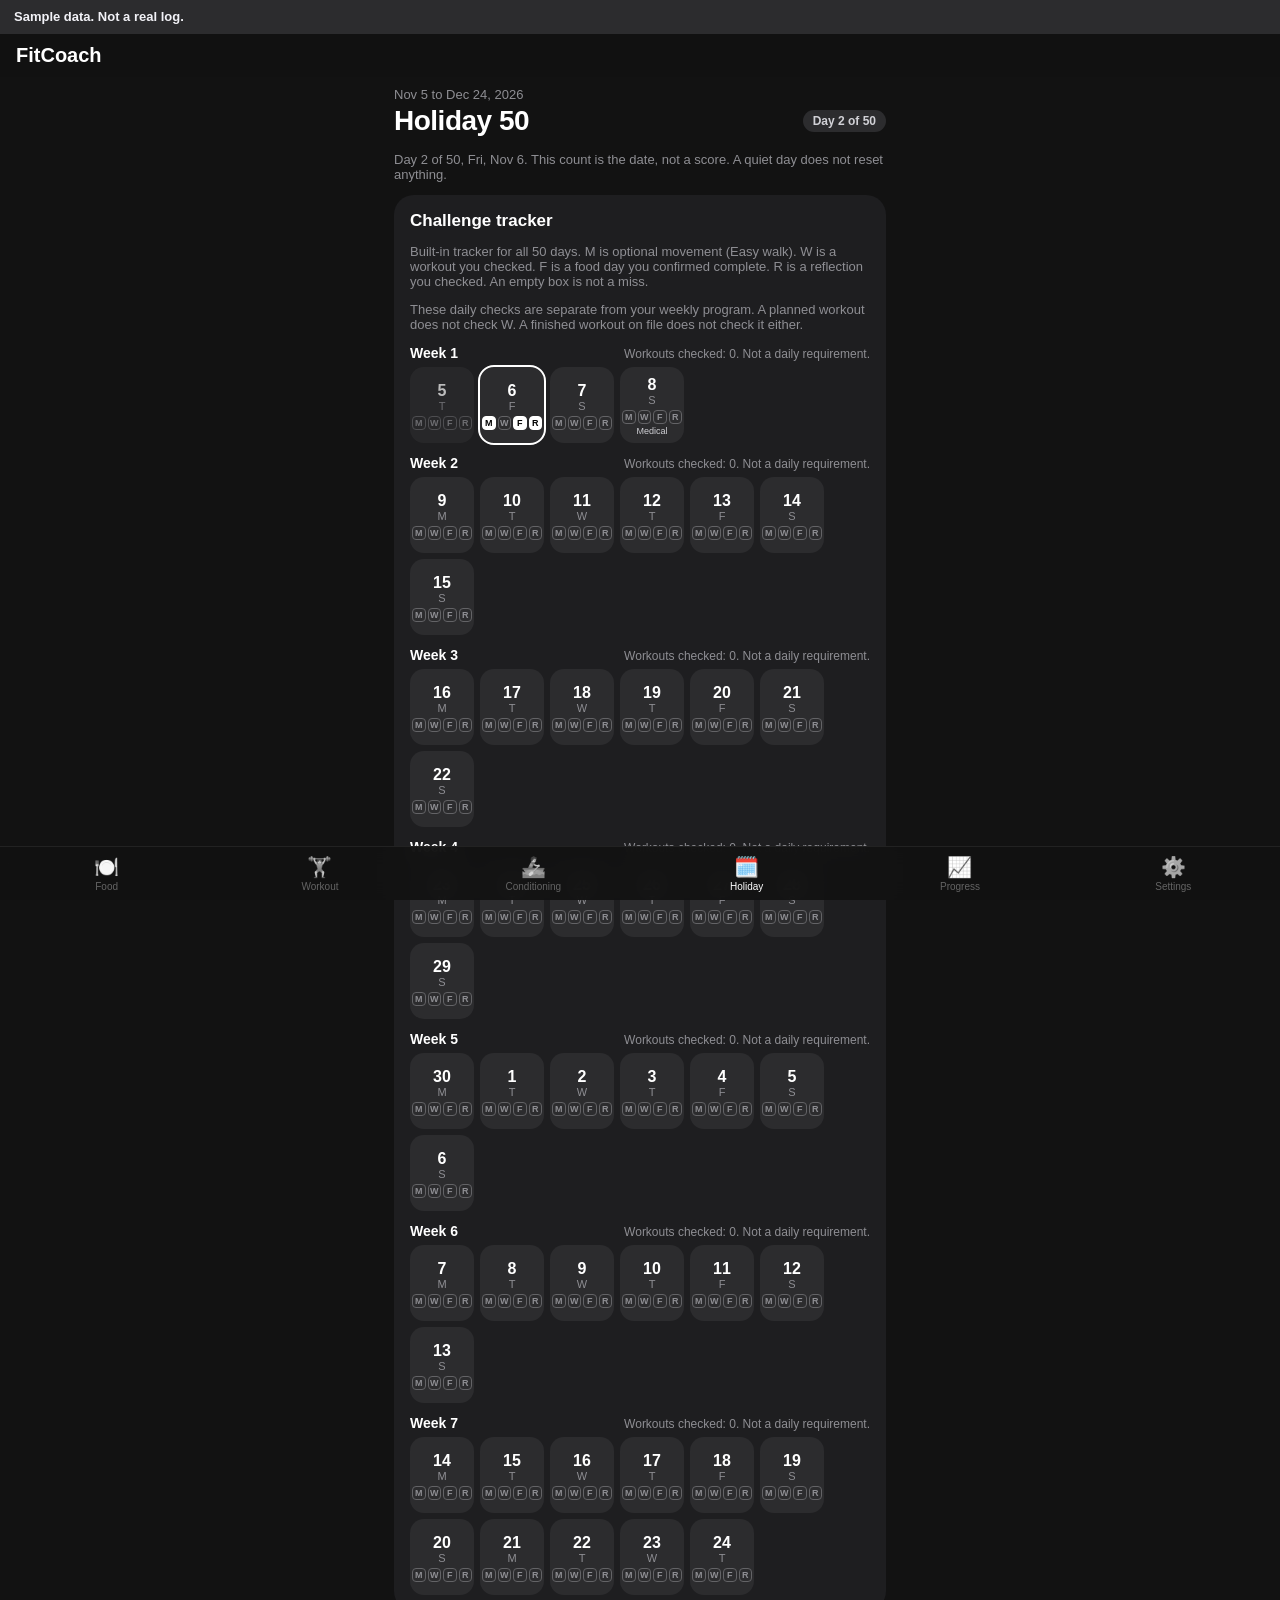
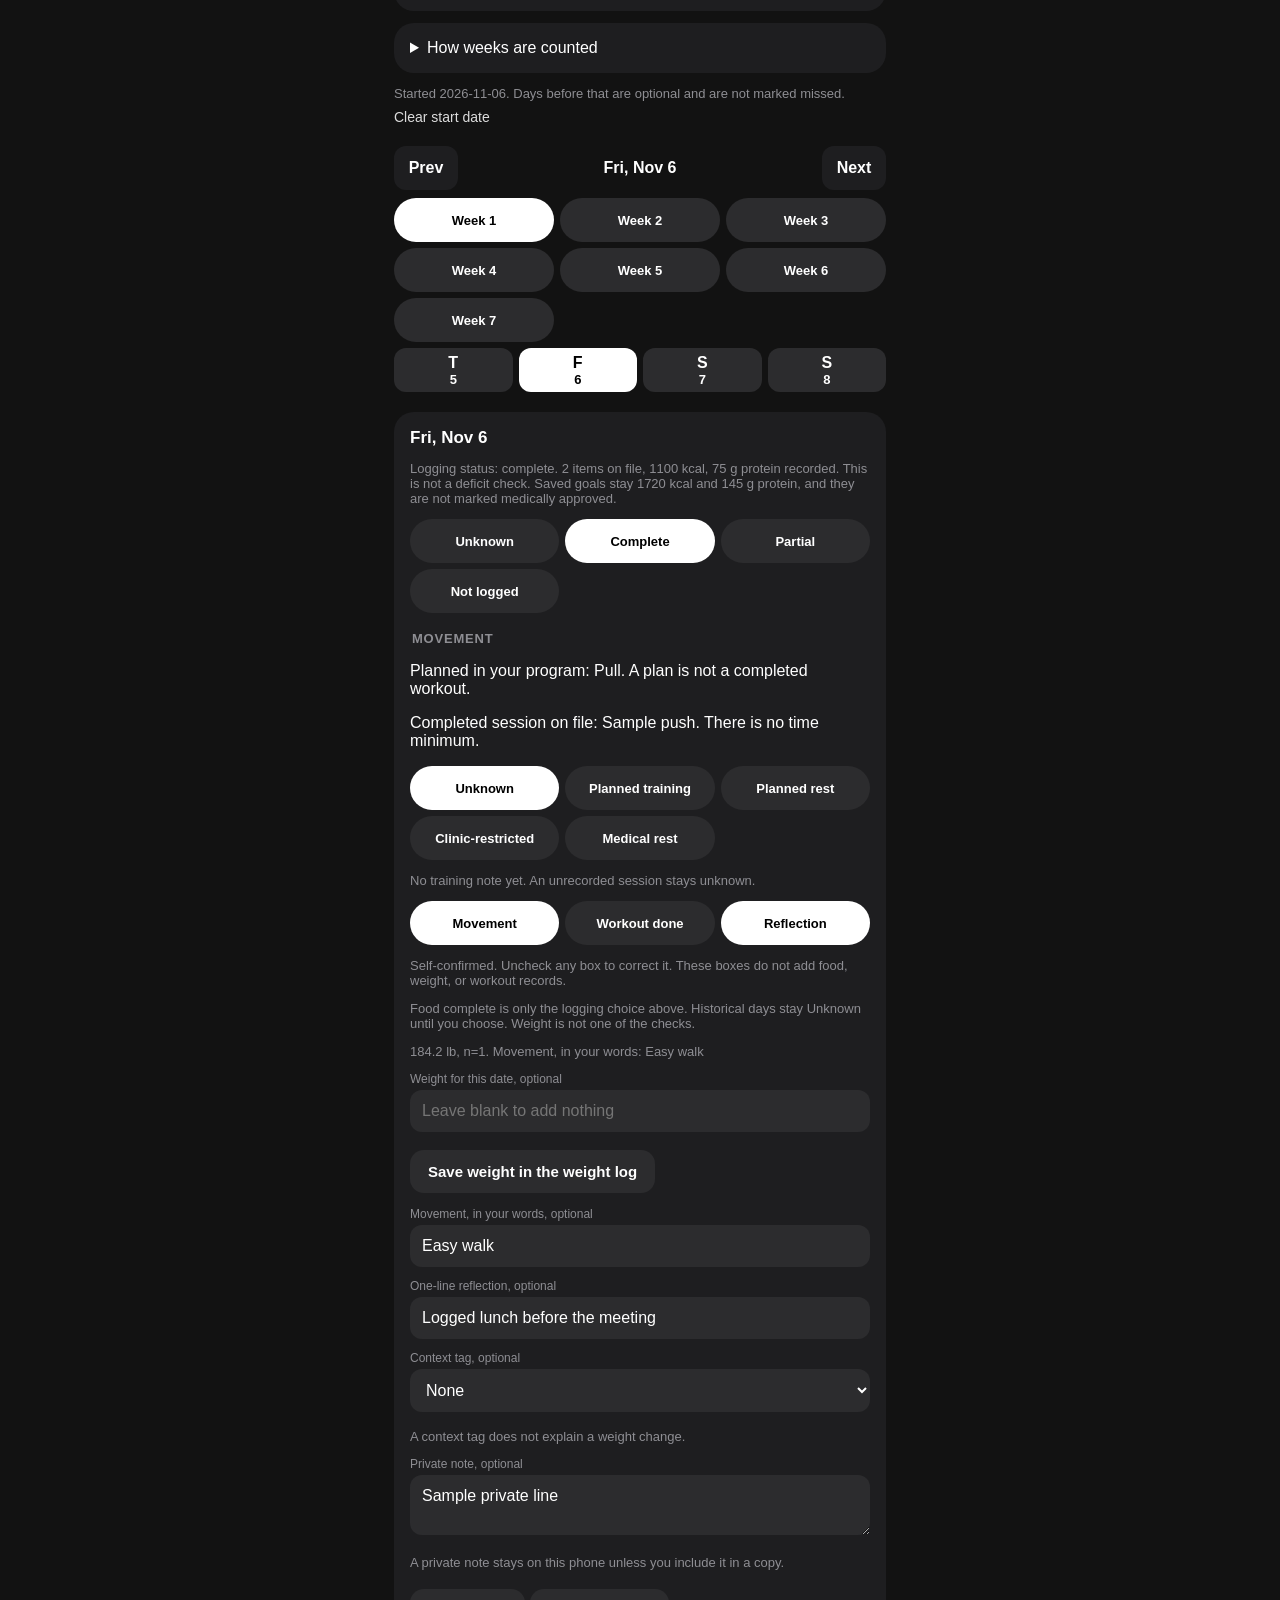
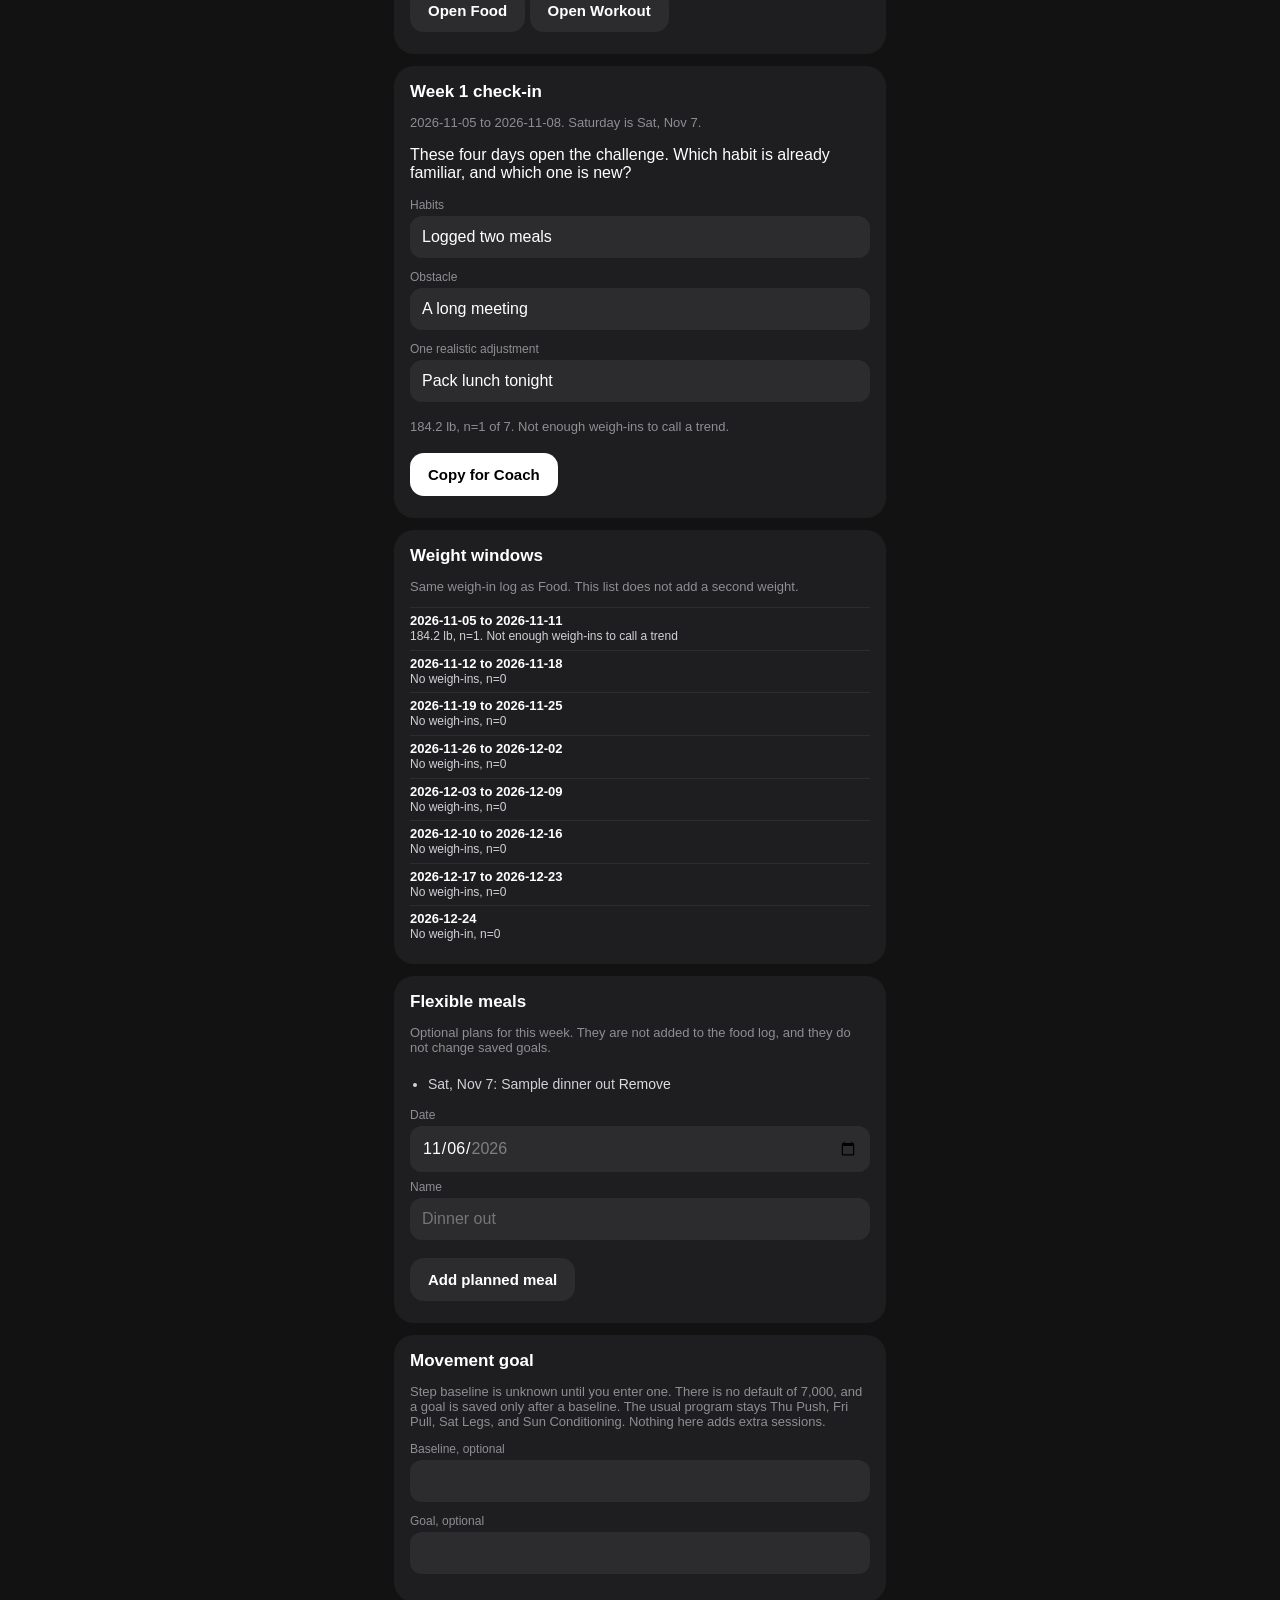
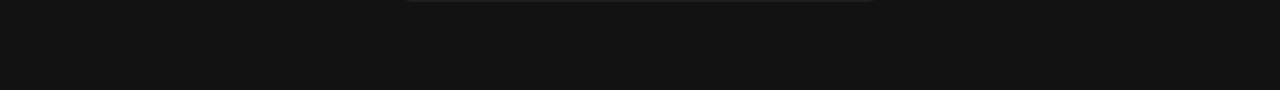
==== test/holiday-harness.html @ c60e16db "Replace the calendar import with a built-in 50-day tracker (v41). Checks for movement, a finished wo" ====
<!doctype html>
<html lang="en">
<head>
<meta charset="utf-8">
<meta name="viewport" content="width=device-width,initial-scale=1,viewport-fit=cover">
<title>FitCoach holiday preview</title>
<link rel="stylesheet" href="../style.css?v=41">
<style>
 #sample{margin:0;padding:8px 14px;background:#2c2c2e;color:#f2f2f7;font:600 13px/1.4 -apple-system,sans-serif}
</style>
<script>
(function(){
  var mem=new Map();
  var fake={
    getItem:function(k){return mem.has(k)?mem.get(k):null},
    setItem:function(k,v){mem.set(String(k),String(v))},
    removeItem:function(k){mem.delete(k)},
    clear:function(){mem.clear()},
    key:function(i){return Array.from(mem.keys())[i]||null},
    get length(){return mem.size}
  };
  window.__holidayShim=false;
  try{Object.defineProperty(window,'localStorage',{configurable:true,get:function(){return fake}});window.__holidayShim=true}catch(e){}
  try{window.indexedDB={open:function(){var r={};setTimeout(function(){if(r.onerror)r.onerror(new Event('error'))},0);return r},deleteDatabase:function(){return {}}}}catch(e){}
})();
</script>
</head>
<body>
<p id="sample">Sample data. Not a real log.</p>
<header>FitCoach</header>
<main><section id="food" class="tab"></section><section id="workout" class="tab" hidden></section><section id="cond" class="tab" hidden></section><section id="holiday" class="tab" hidden></section><section id="progress" class="tab" hidden></section><section id="settings" class="tab" hidden></section></main>
<nav><button data-t="food">🍽️<span>Food</span></button><button data-t="workout">🏋️<span>Workout</span></button><button data-t="cond">🚣<span>Conditioning</span></button><button data-t="holiday">🗓️<span>Holiday</span></button><button data-t="progress">📈<span>Progress</span></button><button data-t="settings">⚙️<span>Settings</span></button></nav>
<div id="kp" hidden></div><div id="modal" hidden></div>
<script>
(function(){
  if(!window.__holidayShim){document.body.innerHTML='<p style="color:#fff;padding:24px">This preview did not start, so it will not touch saved FitCoach data.</p>';return}
  var files=['data.js','body.js','cond.js','goals.js','meals.js','slots.js','edit.js','trends.js','holiday.js','app.js','scan.js'];
  var i=0;
  function next(){
    if(i>=files.length){seed();return}
    var s=document.createElement('script');
    s.src='../'+files[i]+'?v=41';
    s.onload=function(){i++;next()};
    s.onerror=function(){document.body.insertAdjacentHTML('beforeend','<p style="color:#ffb340;padding:16px">Could not load '+files[i]+'</p>')};
    document.body.appendChild(s);
  }
  function seed(){
    var logBefore=JSON.stringify(S.log);
    S.settings.kcal=1720;
    S.settings.p=145;
    S.log={'2026-11-06':[
      {name:'Sample oats',slot:'b',kcal:420,p:30,c:40,f:8,g:100,mealAt:'08:00'},
      {name:'Sample rice bowl',slot:'l',kcal:680,p:45,c:70,f:12,g:100,mealAt:'12:30'}
    ]};
    S.logStatus={'2026-11-06':'complete'};
    S.weights=[{d:'2026-11-06',w:184.2}];
    S.sessions=[{date:'2026-11-06',day:'Sample push',sets:[{ex:'Sample press',w:40,r:8}]}];
    S.meso={program:1,schedule:['Rest','Rest','Rest','Push','Pull','Legs','Cond'],plan:[],week:0,day:0};
    S.myPlan={name:'Sample plan',schedule:S.meso.schedule,days:[]};
    S.holiday50={v:1,enrolled:'2026-11-06',moveLabel:'Easy walk',days:{
      '2026-11-05':{note:'Optional note from before the start'},
      '2026-11-06':{note:'Logged lunch before the meeting',privateNote:'Sample private line',checks:{move:1,reflect:1},confirmed:'self'},
      '2026-11-08':{train:'medical'}
    },weeks:{1:{habits:'Logged two meals',obstacle:'A long meeting',adjust:'Pack lunch tonight'}},flex:[{id:'f1',date:'2026-11-07',label:'Sample dinner out'}],steps:{}};
    if(JSON.stringify(S.log)==='{}')throw new Error('seed lost the food log');
    h50Sel='2026-11-06';
    show('holiday');
    var text=document.getElementById('holiday').innerText;
    if(!text.includes('Day 2 of 50'))throw new Error('day count');
    if(!text.includes('Planned in your program: Pull'))throw new Error('plan label');
    if(!text.includes('Sample push'))throw new Error('session on file');
    if(!text.includes('not a completed workout'))throw new Error('plan copy');
    if(!text.includes('Challenge tracker'))throw new Error('tracker missing');
    if(document.querySelectorAll('#h50grid [data-day]').length!==50)throw new Error('grid count');
    if(/google|oauth|client ID|Import calendar/i.test(text))throw new Error('calendar sync copy leaked');
    if(text.includes('<')&&text.includes('onerror'))throw new Error('markup leaked');
    if(logBefore&&logBefore!=='{}'&&!S.log['2026-11-06'])throw new Error('food replaced');
    document.documentElement.dataset.ready='1';
  }
  next();
})();
</script>
</body>
</html>
---- style.css ----
:root{--bg:#121212;--c1:#1E1E20;--c2:#2C2C2E;--c3:#3A3A3C;--t:#fff;--m:#8E8E93;--m2:#636366}
*{box-sizing:border-box;-webkit-tap-highlight-color:transparent}
body{margin:0;font-family:-apple-system,BlinkMacSystemFont,"SF Pro Text","Segoe UI",Roboto,Helvetica,Arial,sans-serif;background:var(--bg);color:var(--t);padding-bottom:calc(76px + env(safe-area-inset-bottom))}
header{position:sticky;top:0;z-index:5;padding:calc(10px + env(safe-area-inset-top)) 16px 10px;font-weight:800;font-size:20px;background:#121212f0;backdrop-filter:blur(10px)}
main{max-width:520px;margin:0 auto;padding:0 14px}
section.tab{scroll-margin-top:calc(56px + env(safe-area-inset-top))}
.card{background:var(--c1);border-radius:20px;padding:16px;margin:12px 0}
.card.flat{padding:4px 14px}
h2{margin:2px 0;font-size:28px;font-weight:800;letter-spacing:-.5px}h3{margin:0 0 8px;font-size:17px}
h4{margin:18px 2px 8px;font-size:13px;color:var(--m);text-transform:uppercase;letter-spacing:.06em;font-weight:600}
.muted{color:var(--m);font-size:13px}.center{text-align:center;display:block;margin:10px auto}.grow{flex:1;min-width:0}.warn{color:#ff9f0a!important}.big{font-size:40px;font-weight:800}
input,select{width:100%;background:var(--c2);border:0;color:var(--t);border-radius:12px;padding:12px;font-size:16px;margin:4px 0;font-family:inherit}
input:focus,select:focus{outline:1.5px solid #fff}
label{display:block;font-size:12px;color:var(--m);margin:8px 0}
.btn{background:#fff;color:#000;border:0;border-radius:14px;padding:13px 18px;font-weight:700;font-size:15px;margin:6px 0;display:inline-block;cursor:pointer;font-family:inherit}
.btn.sec{background:var(--c2);color:#fff}.btn.danger{background:#3a1414;color:#ff6961}.btn.wide{width:100%;padding:16px;font-size:16px;border-radius:16px}.btn.sm{padding:8px 14px;font-size:14px;margin:0;border-radius:12px}
.link{background:none;border:0;color:#fff;opacity:.85;font-size:14px;padding:8px 0;cursor:pointer;font-family:inherit}
.inl{display:flex;gap:8px;align-items:center}.inl input{flex:1}
.rings{display:grid;grid-template-columns:repeat(4,1fr);gap:4px;text-align:center}
.ring{position:relative}.ring svg{width:100%;max-width:80px}.ring circle{fill:none;stroke-width:7;stroke-linecap:round}.ring .bg{stroke:var(--c2)}
.ring .rv{position:absolute;top:0;left:0;right:0;height:calc(100% - 18px);display:flex;flex-direction:column;justify-content:center;font-size:14px}.ring small{font-size:9px;color:var(--m)}.ring span{font-size:11px;color:var(--m)}
.datebar{display:flex;justify-content:space-between;align-items:center;margin-top:4px}.datebar button{background:var(--c1);border:0;color:#fff;font-size:22px;width:40px;height:36px;border-radius:12px}
.row{display:flex;justify-content:space-between;align-items:center;gap:8px;padding:10px 2px;border-bottom:1px solid var(--c2)}.row:last-child{border:0}.row small{display:block;color:var(--m);font-size:12px}
.row.tap{cursor:pointer}.rt{font-weight:700;white-space:nowrap}.x{background:none;border:0;color:var(--m2);margin-left:8px;font-size:14px}
.chips{display:flex;flex-wrap:wrap;gap:6px;margin:4px 0 8px}.chip{background:var(--c2);border:1.5px solid transparent;color:#fff;border-radius:999px;padding:8px 13px;font-size:13px;font-family:inherit}.chip.on{background:#fff;color:#000;font-weight:700}
.grid4{display:grid;grid-template-columns:repeat(4,1fr);gap:6px}
nav{position:fixed;bottom:0;left:0;right:0;display:flex;background:#121212f2;border-top:1px solid #222;padding-bottom:env(safe-area-inset-bottom);backdrop-filter:blur(10px);z-index:9}
nav button{flex:1;background:none;border:0;color:var(--m2);font-size:20px;padding:8px 0;display:flex;flex-direction:column;align-items:center;gap:2px;filter:grayscale(1)}nav button span{font-size:11px}nav button.on{color:#fff;filter:none}
#modal{position:fixed;inset:0;background:#000b;z-index:30;display:flex;align-items:flex-end}#modal[hidden]{display:none}
.sheet{background:var(--c1);width:100%;max-height:85vh;overflow:auto;border-radius:24px 24px 0 0;padding:20px 16px calc(16px + env(safe-area-inset-bottom))}
.pill,.mtag{display:inline-block;background:var(--c2);color:#d1d1d6;border-radius:999px;padding:3px 10px;font-size:11px;font-weight:600;text-transform:capitalize}
.weeks{display:flex;gap:4px;margin:10px 0}.weeks span{flex:1;text-align:center;font-size:11px;padding:6px 0;border-radius:10px;background:var(--c1);color:var(--m2)}.weeks .done{background:var(--c2);color:#d1d1d6}.weeks .cur{background:#fff;color:#000;font-weight:700}
.ovh{margin-top:8px}.ovt{display:flex;justify-content:space-between;align-items:center;gap:8px}.ovt select{width:auto;font-size:14px;padding:8px 10px}
.meta{display:flex;flex-wrap:wrap;gap:6px;margin-top:8px}.meta span{background:var(--c1);border-radius:999px;padding:6px 11px;font-size:12px;color:#d1d1d6}
.mgrid{display:grid;grid-template-columns:1fr 1fr;gap:8px}.mcard{background:var(--c1);border-radius:16px;padding:12px 14px}.mcard b{text-transform:capitalize;font-size:15px}.mcard small{display:block;color:var(--m);font-size:12px;margin-top:3px}
.exrow{display:flex;align-items:center;gap:12px;padding:10px 0;border-bottom:1px solid var(--c2)}.exrow:last-child{border:0}.exrow small{display:block;color:var(--m);font-size:12px;margin:2px 0 4px}
.th{position:relative;flex:none;width:56px;height:56px;border-radius:14px;overflow:hidden;background:var(--c2);display:flex;align-items:center;justify-content:center;color:var(--m);font-weight:800;text-decoration:none}
.th img{width:100%;height:100%;object-fit:cover}.th i{position:absolute;right:4px;bottom:3px;font-style:normal;font-size:10px;color:#fff;background:#000a;border-radius:6px;padding:1px 4px}.th.big{width:64px;height:64px}
.nm{color:#fff;font-weight:700;text-decoration:none;font-size:16px}
.demo{color:#ff6961;font-size:12px;font-weight:600;text-decoration:none;white-space:nowrap}
.exh{display:flex;align-items:center;gap:12px}.sug{color:#d1d1d6;font-size:13px;margin:12px 0 6px;background:var(--c2);border-radius:12px;padding:8px 10px}
.atop{position:sticky;top:calc(44px + env(safe-area-inset-top));z-index:4;background:#121212f0;display:flex;align-items:center;gap:8px;padding:6px 0}.atop b{flex:1;text-align:center;font-size:15px}
.restpill{background:var(--c2);color:#fff;border:0;border-radius:999px;padding:7px 12px;font-size:13px;font-weight:700;font-variant-numeric:tabular-nums;font-family:inherit}.restpill.run{background:#fff;color:#000}.restpill.ding{background:#30d158;color:#000}
.resume{width:100%;background:#fff;color:#000;border:0;border-radius:14px;padding:12px;font-weight:700;margin-top:8px}
.car{display:flex;gap:8px;overflow-x:auto;padding:6px 2px 4px;scrollbar-width:none}.car::-webkit-scrollbar{display:none}
.ci{flex:none;width:92px;background:var(--c1);border:2px solid transparent;border-radius:16px;padding:6px;color:#fff;text-align:left;font-family:inherit;position:relative}.ci.on{border-color:#fff}.ci.fin{opacity:.55}
.ci small{display:block;font-size:11px;line-height:1.2;margin-top:5px;height:27px;overflow:hidden}.ci em{position:absolute;top:10px;right:10px;font-style:normal;font-size:10px;background:#000b;border-radius:6px;padding:1px 5px}
.cth{height:52px;border-radius:11px;overflow:hidden;background:var(--c2);display:flex;align-items:center;justify-content:center;color:var(--m);font-weight:800}.cth img{width:100%;height:100%;object-fit:cover}
.stbl{margin-top:6px}.sh,.sr{display:grid;grid-template-columns:24px 1.2fr 1fr 1fr 40px 40px;gap:6px;align-items:center}
.sh{font-size:11px;color:var(--m);text-align:center;padding:6px 0}.sr{padding:5px 0}.sr>span{text-align:center;color:var(--m);font-size:14px}.sr .prev{font-size:13px}
.cell{background:var(--c2);border:1.5px solid transparent;color:#fff;border-radius:10px;height:40px;font-size:16px;font-weight:600;font-family:inherit;font-variant-numeric:tabular-nums}
.cell.pre{color:var(--m)}.cell.small{font-size:13px;color:var(--m)}.cell.edit{border-color:#fff}
.ckb{width:40px;height:40px;border-radius:10px;border:2px solid var(--c3);background:transparent;color:#000;font-size:20px;font-weight:900}.sr.ok .ckb{background:#fff;border-color:#fff}.sr.ok .cell{background:#262628}
#kp{position:fixed;left:0;right:0;bottom:0;z-index:20;background:var(--c1);border-radius:22px 22px 0 0;padding:12px 12px calc(12px + env(safe-area-inset-bottom));box-shadow:0 -10px 40px #000a}#kp[hidden]{display:none}
.kph{display:flex;justify-content:space-between;align-items:center;padding:4px 6px 10px}.kph b{font-size:26px;font-variant-numeric:tabular-nums}
.keys{display:grid;grid-template-columns:repeat(3,1fr);gap:8px}.keys button{height:50px;border:0;border-radius:12px;background:var(--c2);color:#fff;font-size:22px;font-weight:600;font-family:inherit}.keys .kpm{font-size:16px;color:#d1d1d6}.keys .done{background:#fff;color:#000;font-size:17px;font-weight:800}
.plates{display:flex;align-items:center;gap:10px;background:var(--c2);border-radius:16px;padding:8px 12px;margin-bottom:10px;cursor:pointer}.plates b{font-size:14px}.plates small{display:block;color:var(--m);font-size:12px;margin-top:2px}.psvg{width:150px;height:84px;flex:none}
.file{cursor:pointer}.chart{position:relative;height:200px}.chart.tall{height:280px}
.mcar{display:flex;gap:10px;overflow-x:auto;padding:2px 0 6px;scrollbar-width:none}.mcar::-webkit-scrollbar{display:none}
.mc{flex:none;width:200px;height:104px;background:var(--c1);border-radius:18px;display:flex;align-items:center;gap:8px;padding:8px 12px 8px 6px}.mc b{font-size:15px;display:block;margin-bottom:4px}.mc small{display:block;color:var(--m);font-size:12px}
.mcfig{width:92px;height:88px;flex:none;background:#161618;border-radius:12px}
.fullmap{display:flex;justify-content:center;gap:18px;align-items:center;position:relative;padding:14px}.fullmap .bmap{width:96px;height:200px}
.legend{position:absolute;right:12px;bottom:10px;display:flex;flex-direction:column;gap:4px;font-size:11px;color:var(--m)}.legend i{display:inline-block;width:10px;height:10px;border-radius:3px;margin-right:5px;vertical-align:-1px}.legend .p{background:#2F80FF}.legend .s{background:#2F80FF77}
.mtag.pri{background:#2F80FF33;color:#8ab8ff}
.weeks.sched span{font-size:9px;line-height:1.15;padding:5px 1px;overflow-wrap:anywhere}
.weeks[hidden]{display:none}
.edl{background:none;border:0;color:var(--m);font-size:11px;padding:0 2px;font-family:inherit}
#toast{position:fixed;left:14px;right:14px;top:calc(56px + env(safe-area-inset-top));z-index:50;background:#2C2C2E;color:#fff;border-radius:14px;padding:12px 14px;font-size:14px;box-shadow:0 10px 30px #000a}#toast[hidden]{display:none}
#iosb{position:fixed;left:10px;right:10px;bottom:calc(70px + env(safe-area-inset-bottom));z-index:40;background:#2C2C2E;border:1px solid #3A3A3C;border-radius:18px;padding:14px;box-shadow:0 10px 40px #000c}#iosb p{font-size:13px;color:#d1d1d6;margin:6px 0 10px;line-height:1.45}#iosb .shr{display:inline;background:#3A3A3C;border-radius:6px;padding:1px 6px}
.bk{background:var(--c2);border-radius:14px;padding:12px;display:grid;gap:8px;margin:8px 0}.bk small{display:block;color:var(--m);font-size:11px}.bk b{font-size:14px}.bk.warn{outline:1.5px solid #ff9f0a}.bk p{margin:0;font-size:12px;color:#ffb340}
.more{background:var(--c2);color:#fff;border:0;border-radius:999px;width:34px;height:32px;font-size:18px;line-height:1}
.tbtn{float:right;background:#fff;color:#000;border:0;border-radius:10px;padding:5px 12px;font-weight:700;margin:-3px 0 -3px 10px;font-family:inherit}
nav button span{font-size:10px;white-space:nowrap}
.safety{color:var(--m);font-size:12px;margin:10px 2px 0;padding-left:8px;border-left:2px solid var(--c3)}
.wk8 span{cursor:pointer;line-height:1.2}.wk8 small{font-size:9px}.wk8 .now:not(.cur){outline:1.5px solid #fff}
.wbar{width:110px;height:8px;background:var(--c2);border-radius:4px;overflow:hidden}.wbar i{display:block;height:100%;background:#fff}
.clet{width:36px;height:36px;border-radius:12px;background:var(--c2);display:flex;align-items:center;justify-content:center;font-weight:800;flex:none}.csess.ok .clet{background:#fff;color:#000}.csess.ok .ckb{background:#fff;border-color:#fff}
.prompt{outline:1.5px solid #22c55e88}
#ctimer{position:fixed;inset:0;z-index:60;background:#121212;display:flex;flex-direction:column;align-items:center;justify-content:center;text-align:center;padding:24px}#ctimer.hard{background:#3b0d0d}#ctimer.easy{background:#0d2a17}
.ctt{color:var(--m);font-size:15px}.ctr{color:#d1d1d6;margin-top:6px}.ctl{font-size:40px;font-weight:900;margin:16px 0 4px}.ctn{font-size:110px;font-weight:800;font-variant-numeric:tabular-nums;letter-spacing:-3px}.ctx{color:var(--m);margin-top:8px}.ctb{margin-top:28px}#ctimer p{color:#d1d1d6}
input,select{box-sizing:border-box;max-width:100%;min-width:0}input[type=date]{-webkit-appearance:none;appearance:none;display:block;min-height:46px;text-align:left}input[type=date]::-webkit-date-and-time-value{text-align:left}label{display:block;min-width:0}
.done{text-align:center}.done .big{font-size:44px;margin:4px 0}.done h3{margin:4px 0}.dstats{display:grid;grid-template-columns:repeat(4,1fr);gap:8px;margin:14px 0}.dstats div{background:var(--c2);border-radius:12px;padding:10px 4px}.dstats b{display:block;font-size:20px}.dstats small{color:#94a3b8;font-size:12px}.dlist{text-align:left;max-height:40vh;overflow:auto}.prb{background:#16a34a;color:#fff;font-weight:700;font-size:12px;border-radius:999px;padding:3px 9px}.prmsg{color:#4ade80;font-weight:600}.cday{display:inline-block;margin-left:8px;font-size:12px;font-weight:600;color:#93c5fd;background:#1e3a5f;border-radius:999px;padding:2px 9px;vertical-align:middle}.cday.tod{color:#fff;background:#16a34a}.cwhy{display:block;font-size:12px;margin-top:2px}.cmoves{display:flex;flex-wrap:wrap;gap:6px;margin-top:10px}.mvc{display:inline-flex;align-items:center;background:var(--c2);border-radius:999px;padding:2px 4px 2px 12px}.mvc a{color:var(--t);text-decoration:none;font-size:14px;padding:5px 0}.mvc .edl{background:none;border:0;color:#94a3b8;padding:4px 8px;font-size:13px}.cmoves{display:block;margin-top:8px;border-top:1px solid var(--c2)}.cmoves .exrow .nm{font-weight:600}.fsr input{margin:4px 0}.scanb{display:inline-flex;align-items:center;gap:6px;white-space:nowrap;flex:none;margin:4px 0;padding:12px 12px;font-size:14px}.scanb svg{flex:none}
.sbadge{display:inline-block;font-style:normal;background:#2F80FF33;color:#8ab8ff;border-radius:999px;padding:1px 7px;font-size:10px;font-weight:700;margin-left:5px;vertical-align:1px}
.bcv{position:relative;border-radius:16px;overflow:hidden;background:#000;aspect-ratio:4/3;margin:4px 0 8px}.bcv[hidden]{display:none}.bcv video{width:100%;height:100%;object-fit:cover;display:block}
.bcline{position:absolute;left:10%;right:10%;top:50%;height:2px;background:#ff453a;box-shadow:0 0 8px #ff453a}.bcb .btn{flex:1;text-align:center}.bcb .btn[hidden]{display:none}
.bcfail{font-size:15px;color:#ffb340;margin:6px 0}
.goals .gl{font-size:13px;color:#d1d1d6;margin:6px 0;line-height:1.45}.goals .gl b{color:#fff}
.grow1{display:flex;justify-content:space-between;align-items:center;gap:10px;padding:10px 0;border-top:1px solid var(--c2)}.grow1 b{font-size:14px}.grow1 small{display:block;color:var(--m);font-size:12px;margin-top:3px;line-height:1.45}.grow1 small b{font-size:12px;color:#fff}.grow1 .btn{flex:none}
.gok{color:#30d158;font-weight:600}.gwarn{color:#ffb340}
.gsug{display:flex;justify-content:space-between;align-items:center;gap:10px;background:var(--c2);border-radius:14px;padding:10px 12px;margin:8px 0}.gsug b{font-size:13px}.gsug small{display:block;color:var(--m);font-size:12px;margin-top:2px;line-height:1.4}.gsug .btn{flex:none}
.gview{margin-top:10px}.g2{grid-template-columns:1fr 1fr}
.mxres{display:grid;grid-template-columns:repeat(4,1fr);gap:6px;margin:8px 0;text-align:center}.mxres div{background:var(--c2);border-radius:12px;padding:8px 4px}.mxres small{display:block;color:var(--m);font-size:10px}.mxres b{font-size:15px}
.gneu{color:#d1d1d6}.gnow{color:#fff;font-weight:600}
.lowwarn{outline:1.5px solid #ff9f0a88}.lowwarn b{color:#ffb340}.sbadge.fixd{background:#30d15833;color:#7ee2a0;margin-left:0}
.chip.meal{background:#2a2414;border-color:#f59e0b55;color:#fde68a}.chip.add{background:transparent;border:1.5px dashed var(--c3);color:var(--m)}
.mcourses{display:flex;flex-direction:column;gap:10px;margin:2px 0 8px}
.mcourse .mlab{font-size:12px;font-weight:650;color:#d1d1d6;margin:0 2px 4px}
.mdd{display:flex;align-items:center;gap:8px;width:100%;min-height:44px;background:var(--c2);color:#fff;border:1px solid #3a3a3c;border-radius:12px;padding:10px 12px;font-size:15px;font-weight:600;font-family:inherit;text-align:left}
.mdd span{flex:1;min-width:0;white-space:normal;line-height:1.25}.mdd i{flex:none;color:var(--m);font-style:normal;font-size:13px}
.mdd:disabled{opacity:.45}.mdd[aria-expanded="true"]{border-color:#8e8e93}
.mmenu{background:#161618;border:1px solid #3a3a3c;border-radius:12px;margin-top:4px;overflow:hidden}
.mmenu[hidden]{display:none}
.mmenu button{display:block;width:100%;text-align:left;background:transparent;color:#fff;border:0;border-bottom:1px solid #2c2c2e;padding:12px;min-height:44px;font-size:15px;font-weight:600;font-family:inherit}
.mmenu button:last-child{border-bottom:0}.mmenu button:active{background:#2c2c2e}
.sbadge.mbadge{background:#f59e0b33;color:#fcd34d}h3 .sbadge{vertical-align:3px}
.mnote{font-size:12px;color:#d1d1d6;background:var(--c2);border-radius:12px;padding:8px 10px;line-height:1.45;margin:8px 0}
.mrow input.mg{width:76px;flex:none;text-align:right;padding:8px}.mrow .grow b{font-size:13px}.mchk{display:flex;align-items:center;gap:8px;font-size:13px;color:#d1d1d6}.mchk input{width:auto;margin:0}
#mflv[hidden]{display:none}#msv{text-align:center}
.slots{display:grid;grid-template-columns:repeat(4,1fr);gap:6px;margin:8px 0 4px}.slots .chip{padding:9px 4px;text-align:center}
.logc h3{margin-bottom:0}.scopy{margin-top:12px}
[data-s="b"]{--ac:#ffb340}[data-s="l"]{--ac:#30d158}[data-s="d"]{--ac:#64d2ff}[data-s="a"],[data-s="n"],[data-s="s"]{--ac:#bf5af2}
.slsec{margin-top:18px}.slsec:first-of-type{margin-top:10px}
.slh{display:flex;align-items:center;gap:8px;padding:9px 10px 9px 12px;border-radius:10px;background:color-mix(in srgb,var(--ac,#888) 13%,transparent);border-left:4px solid var(--ac,#888);min-height:40px;box-sizing:border-box}
.slh b{font-size:16px;font-weight:800;color:#fff;letter-spacing:.2px}
.slh small{margin-left:auto;color:var(--m);font-size:12px;white-space:nowrap;overflow:hidden;text-overflow:ellipsis;min-width:0}
.slh .sadd{flex:none;color:var(--ac);font-size:13px;font-weight:600;padding:8px 2px;min-height:40px}
.slitems{margin:4px 0 0 16px;padding-left:10px;border-left:2px solid color-mix(in srgb,var(--ac,#888) 45%,transparent)}
.slitems .row{min-height:44px;padding:8px 0}.slitems .row b{font-size:14px;font-weight:600;color:#e5e5ea}.slitems .row small{font-size:12px}.slitems .rt{font-size:15px;color:#e5e5ea}
.slitems .x{min-width:40px;min-height:40px}
.slh.empty{margin-top:8px;background:none;border-left:3px solid color-mix(in srgb,var(--ac,#888) 40%,transparent);padding:2px 10px;min-height:0;opacity:.55;border-radius:0}
.slh.empty b{font-size:13px;font-weight:600;color:var(--m)}.slh.empty .sadd{margin-left:auto;min-height:36px;padding:6px 2px}
.spill{background:var(--c2);border:0;color:#d1d1d6;border-radius:999px;padding:0 10px;min-height:32px;font-size:11px;margin-right:6px;font-family:inherit}
.hpaste{margin-top:8px}.wlist .row{min-height:44px}.wlist .rt{font-weight:600}
.btn.danger{color:#ff6961}.steps{padding-left:20px;margin:8px 0;color:#d1d1d6;font-size:14px;line-height:1.45}.steps li{margin:6px 0}.mono{font-family:ui-monospace,Menlo,monospace;font-size:12px;word-break:break-all;color:#e5e5ea}
.hdiag{margin-top:12px;padding:10px 12px;border-radius:10px;background:var(--c2)}.hdiag small{display:block;color:var(--m);font-size:12px;margin-top:4px}.hdiag b{font-size:13px}

.chips.qa{flex-wrap:wrap}.qwrap{position:relative;display:inline-flex;max-width:100%}
.qchip{display:inline-flex;align-items:center;gap:5px;max-width:170px;white-space:nowrap;overflow:hidden}.qn{overflow:hidden;text-overflow:ellipsis;white-space:nowrap;min-width:0}.qstar{flex:none;color:#fcd34d}
.sdot{flex:none;width:6px;height:6px;border-radius:50%;background:#5b9dff;opacity:.85}
.qa.open .qchip{padding-right:26px}.qx{position:absolute;right:4px;top:50%;transform:translateY(-50%);width:20px;height:20px;border-radius:50%;border:0;background:#ffffff22;color:#ccc;font-size:13px;line-height:20px;padding:0}
.qabar{display:flex;justify-content:space-between;margin:-2px 0 8px}
.trends{padding:10px 12px 8px}.trends h3{margin:0}.trtop{display:flex;align-items:center;justify-content:space-between;gap:8px}
.trcopy{min-height:44px;padding:8px 12px;white-space:nowrap}
.trwin{display:grid;grid-template-columns:repeat(3,1fr);gap:6px;margin:8px 0 2px}.trwin .chip{min-height:44px;font-weight:650}
.tralert{background:#3a2a12;border-radius:14px;padding:8px 10px;margin:8px 0 2px}.tralert b{display:block;color:#ffb340;font-size:13px}.tralert span{display:block;color:#f3d7b0;font-size:12px;line-height:1.4;margin-top:2px}
.trcomp{margin:8px 0 0;font-size:15px}.trcomp b{font-size:16px}.trcomp span{color:var(--m)}
.trule,.trcap,.trnote{margin:4px 0 0;line-height:1.4}
.trpair{display:grid;grid-template-columns:1.15fr 1fr;gap:8px;margin-top:8px}
.trends .lbl{font-size:11px;color:var(--m);font-weight:700;letter-spacing:.04em;text-transform:uppercase;margin:0 0 2px}
.travg{display:flex;align-items:baseline;flex-wrap:wrap;gap:4px}.travg b{font-size:22px;letter-spacing:-.4px;font-variant-numeric:tabular-nums}.travg span{font-size:12px;color:#d1d1d6;line-height:1.25}
.travg b.down,.trvs.down{color:#30d158}.travg b.up,.trvs.up{color:#ffb340}
.trvs{margin:2px 0 0;color:var(--m);font-size:12px;line-height:1.35}
.trflag{color:#ffb340;font-size:12px;line-height:1.35;margin:3px 0 0}
.trpro,.trsn{margin-top:8px}.trsnack{margin:2px 0 0;font-size:14px}
.trbox{margin-top:8px}.trplot{position:relative;display:flex;align-items:flex-end;gap:3px;height:92px;border-bottom:1px solid #2c2c2e}
.trcol{flex:1;height:100%;min-width:0;display:flex;align-items:flex-end}
.trtrack{height:100%;width:100%;display:flex;align-items:flex-end;justify-content:center}
.trtrack i{display:block;width:72%;border-radius:4px 4px 1px 1px}
.trline{position:absolute;left:0;right:0;height:0;border-top:1.5px dashed #fff;z-index:2;pointer-events:none}
.trlabs{display:flex;gap:3px;margin-top:3px}.trlabs span{flex:1;min-width:0;text-align:center;font-size:9px;color:#8e8e93;line-height:1.15}
.trlabs b,.trlabs small{display:block;color:#d1d1d6;font-size:9px;font-weight:650;font-variant-numeric:tabular-nums}.trlabs small{color:#8e8e93;font-weight:600}
.trkey{display:flex;flex-wrap:wrap;align-items:center;gap:4px 8px;margin:6px 0 0;color:#8e8e93;font-size:10px}
.trkey i{width:8px;height:8px;border-radius:2px;display:inline-block}.trkey s{display:inline-block;width:14px;border-top:1.5px dashed #fff;text-decoration:none}
.trdays{margin-top:6px}.trli{display:grid;grid-template-columns:58px 1fr auto;gap:6px;align-items:center;min-height:28px;font-size:12px;border-top:1px solid #2c2c2e}
.trli em{font-style:normal;color:#8e8e93;font-size:11px}.trli.logged em{color:#30d158}.trli.partial em{color:#ff9f0a}
.trweeks{margin-top:2px}.trwk{padding:5px 0;border-top:1px solid #2c2c2e}.trwk b{display:block;font-size:13px}.trwk span{display:block;color:#d1d1d6;font-size:12px;margin-top:1px;line-height:1.3}
.trends h4{margin:8px 0 4px}
.cycar{display:flex;gap:6px;overflow-x:auto;padding:2px 0 4px;scrollbar-width:none}.cycar::-webkit-scrollbar{display:none}
.cyc{flex:1 0 44px;min-width:44px;min-height:44px;border:0;border-radius:12px;background:var(--c2);color:#fff;font-family:inherit;padding:4px 2px}
.cyc b{display:block;font-size:10px;font-weight:650}.cyc small{display:block;font-size:13px;font-weight:750}
.cyc.on{background:#fff;color:#000}
.sr{position:absolute;width:1px;height:1px;padding:0;margin:-1px;overflow:hidden;clip:rect(0,0,0,0);border:0}
.h50count{display:inline-block;background:var(--c2);color:#d1d1d6;border-radius:999px;padding:4px 10px;font-size:12px;font-weight:700;white-space:nowrap}
.h50wk{margin-top:12px}.h50wkhead{display:flex;flex-wrap:wrap;justify-content:space-between;gap:4px 8px;align-items:baseline;margin:0 0 6px}
.h50wkhead b{font-size:14px}.h50wkhead span{color:var(--m);font-size:12px}
.h50cells{display:flex;flex-wrap:wrap;gap:6px}
.h50cell{width:64px;min-height:76px;border:0;border-radius:14px;background:var(--c2);color:#fff;font:inherit;padding:6px 2px 4px}
.h50cell b{display:block;font-size:16px}.h50cell small{display:block;color:var(--m);font-size:11px}
.h50cell em{display:block;font-style:normal;font-size:9px;color:#d1d1d6;margin-top:2px}
.h50cell.on{outline:2px solid #fff}.h50cell.before{opacity:.7}
.h50dots{display:flex;justify-content:center;gap:2px;margin-top:4px}
.h50dots i{font-style:normal;width:14px;height:14px;border-radius:4px;border:1px solid #636366;color:#8e8e93;font-size:9px;line-height:12px;font-weight:700}
.h50dots i.on{background:#fff;color:#000;border-color:#fff}.h50dots i.part{border-color:#ff9f0a;color:#ff9f0a}
#h50checks .chip{min-height:44px}
.h50go{display:block;width:100%;text-align:left;color:#fff;font:inherit;cursor:pointer}
.h50go b{display:block;font-size:17px}.h50go small{display:block;color:var(--m);font-size:13px;margin-top:4px;line-height:1.4}
.h50def p{color:#d1d1d6;font-size:14px;line-height:1.45}
.h50note{background:#2C2C2E;border-radius:14px;padding:10px 12px;color:#d1d1d6;font-size:14px;line-height:1.4}
.h50nav{display:flex;align-items:center;justify-content:space-between;gap:8px;margin:8px 0}
.h50nav button{min-width:64px;min-height:44px;background:var(--c1);color:#fff;border:0;border-radius:12px;font:inherit;font-weight:700}
.h50strip{display:flex;gap:6px;overflow-x:auto;padding:4px 0 8px;scrollbar-width:none}
.h50strip::-webkit-scrollbar{display:none}
.h50d{flex:1 0 44px;min-width:44px;min-height:44px;border:0;border-radius:12px;background:var(--c2);color:#fff;font:inherit;padding:4px 2px}
.h50d b,.h50d small{display:block}.h50d small{font-size:13px;font-weight:750}.h50d.on{background:#fff;color:#000}
.h50ev{margin:6px 0;padding-left:18px;color:#d1d1d6;font-size:14px;line-height:1.4}
.h50ev li{margin:4px 0}
.copypre{white-space:pre-wrap;font-family:ui-monospace,SFMono-Regular,Menlo,monospace;font-size:12px;line-height:1.45;background:#161618;border-radius:12px;padding:10px;max-height:40vh;overflow:auto}
.trpick select{width:auto;min-height:44px;margin:0;padding:8px}
.trli{grid-template-columns:64px 1fr auto}
.logstat .chip,.h50nav button,.h50d{min-height:44px}
nav button{min-width:0;padding-left:2px;padding-right:2px}
textarea{width:100%;background:var(--c2);border:0;color:var(--t);border-radius:12px;padding:12px;font-size:16px;margin:4px 0;font-family:inherit}
#h50fresh{font-size:14px;line-height:1.4}
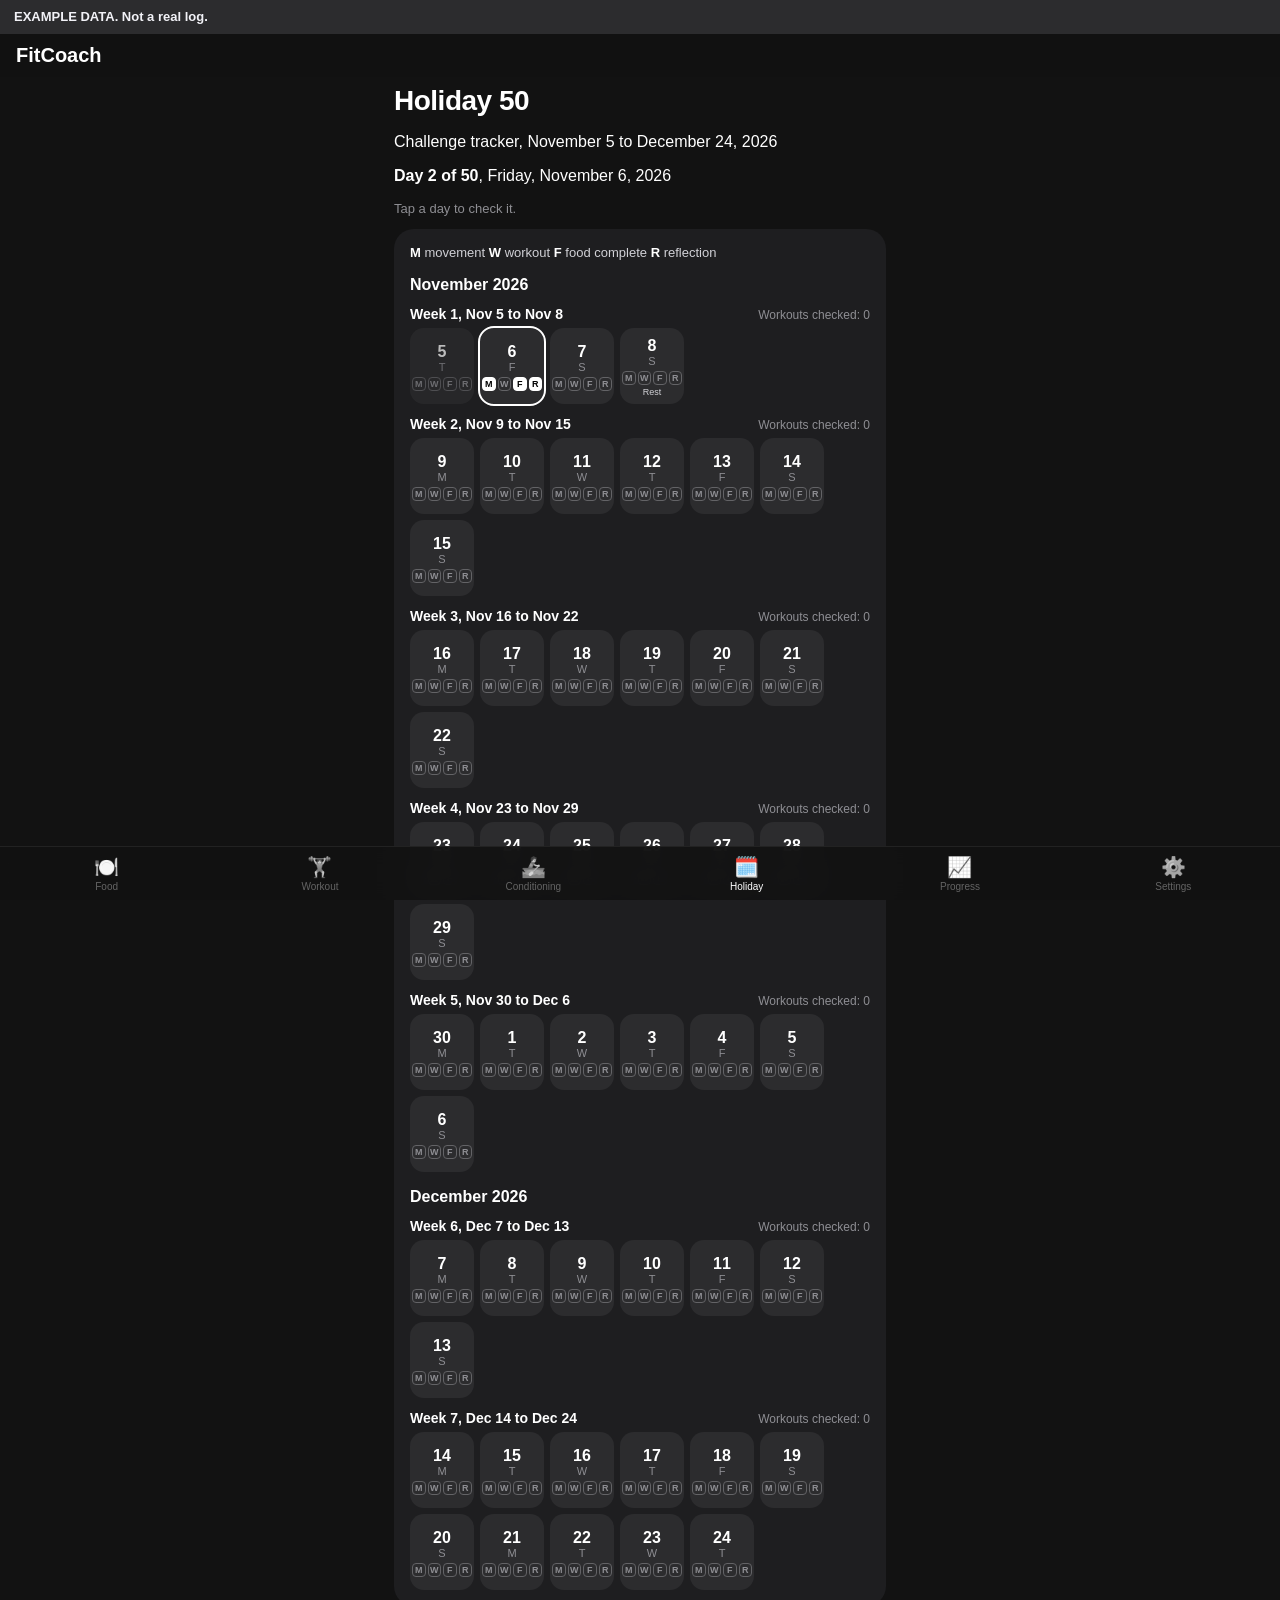
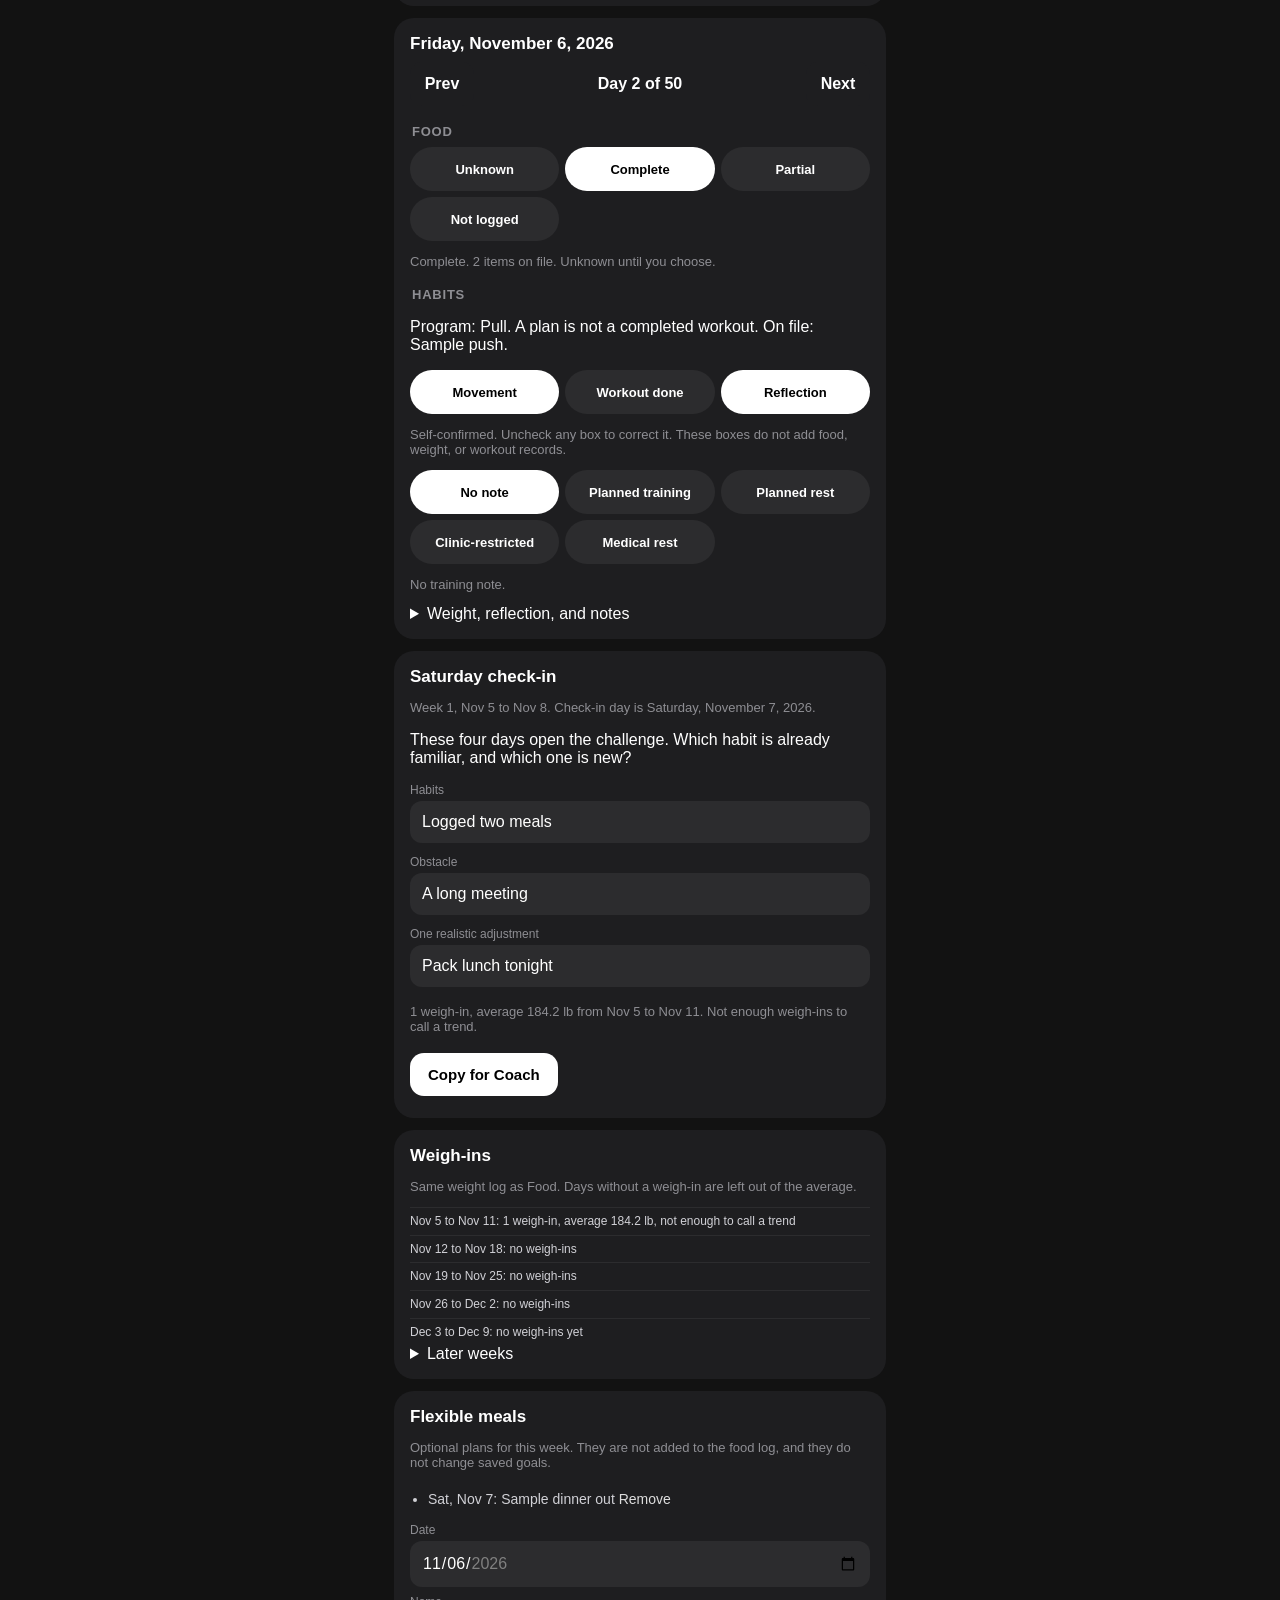
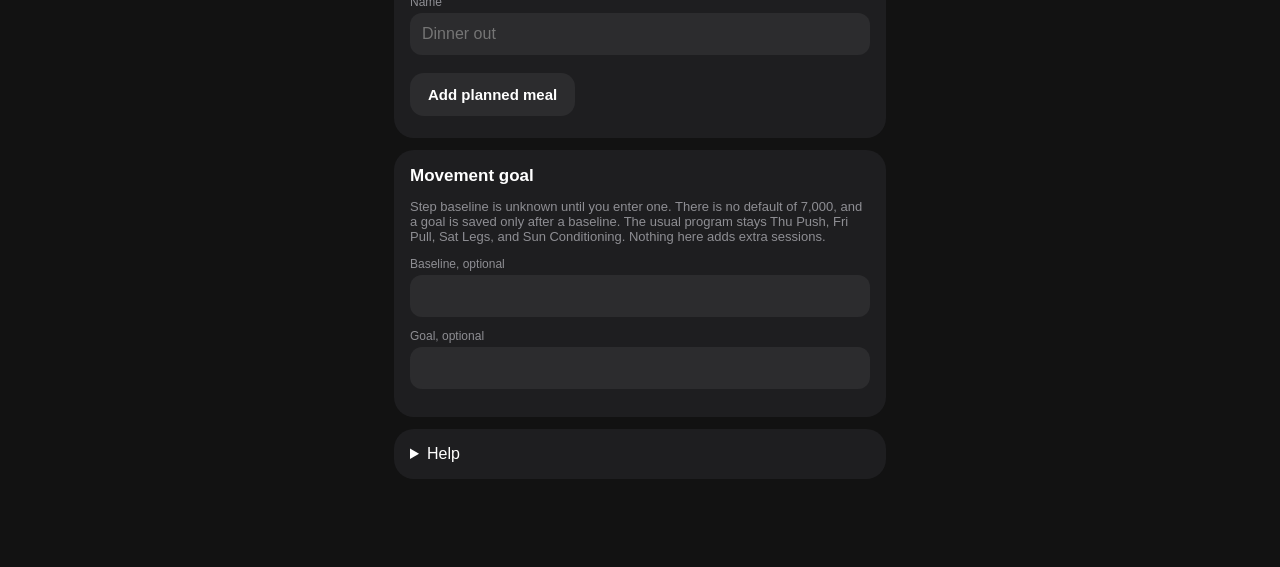
==== commit 656270de: "Simplify the Holiday 50 tracker header and weigh-in list (v42). The top of the tracker now shows the" ====
--- a/test/holiday-harness.html
+++ b/test/holiday-harness.html
@@ -4,7 +4,7 @@
 <meta charset="utf-8">
 <meta name="viewport" content="width=device-width,initial-scale=1,viewport-fit=cover">
 <title>FitCoach holiday preview</title>
-<link rel="stylesheet" href="../style.css?v=41">
+<link rel="stylesheet" href="../style.css?v=42">
 <style>
  #sample{margin:0;padding:8px 14px;background:#2c2c2e;color:#f2f2f7;font:600 13px/1.4 -apple-system,sans-serif}
 </style>
@@ -26,7 +26,7 @@
 </script>
 </head>
 <body>
-<p id="sample">Sample data. Not a real log.</p>
+<p id="sample">EXAMPLE DATA. Not a real log.</p>
 <header>FitCoach</header>
 <main><section id="food" class="tab"></section><section id="workout" class="tab" hidden></section><section id="cond" class="tab" hidden></section><section id="holiday" class="tab" hidden></section><section id="progress" class="tab" hidden></section><section id="settings" class="tab" hidden></section></main>
 <nav><button data-t="food">🍽️<span>Food</span></button><button data-t="workout">🏋️<span>Workout</span></button><button data-t="cond">🚣<span>Conditioning</span></button><button data-t="holiday">🗓️<span>Holiday</span></button><button data-t="progress">📈<span>Progress</span></button><button data-t="settings">⚙️<span>Settings</span></button></nav>
@@ -39,7 +39,7 @@
   function next(){
     if(i>=files.length){seed();return}
     var s=document.createElement('script');
-    s.src='../'+files[i]+'?v=41';
+    s.src='../'+files[i]+'?v=42';
     s.onload=function(){i++;next()};
     s.onerror=function(){document.body.insertAdjacentHTML('beforeend','<p style="color:#ffb340;padding:16px">Could not load '+files[i]+'</p>')};
     document.body.appendChild(s);
@@ -60,14 +60,14 @@
     S.holiday50={v:1,enrolled:'2026-11-06',moveLabel:'Easy walk',days:{
       '2026-11-05':{note:'Optional note from before the start'},
       '2026-11-06':{note:'Logged lunch before the meeting',privateNote:'Sample private line',checks:{move:1,reflect:1},confirmed:'self'},
-      '2026-11-08':{train:'medical'}
+      '2026-11-08':{train:'rest'}
     },weeks:{1:{habits:'Logged two meals',obstacle:'A long meeting',adjust:'Pack lunch tonight'}},flex:[{id:'f1',date:'2026-11-07',label:'Sample dinner out'}],steps:{}};
     if(JSON.stringify(S.log)==='{}')throw new Error('seed lost the food log');
     h50Sel='2026-11-06';
     show('holiday');
     var text=document.getElementById('holiday').innerText;
     if(!text.includes('Day 2 of 50'))throw new Error('day count');
-    if(!text.includes('Planned in your program: Pull'))throw new Error('plan label');
+    if(!text.includes('Program: Pull'))throw new Error('plan label');
     if(!text.includes('Sample push'))throw new Error('session on file');
     if(!text.includes('not a completed workout'))throw new Error('plan copy');
     if(!text.includes('Challenge tracker'))throw new Error('tracker missing');
--- a/style.css
+++ b/style.css
@@ -161,6 +161,8 @@
 .cyc.on{background:#fff;color:#000}
 .sr{position:absolute;width:1px;height:1px;padding:0;margin:-1px;overflow:hidden;clip:rect(0,0,0,0);border:0}
 .h50count{display:inline-block;background:var(--c2);color:#d1d1d6;border-radius:999px;padding:4px 10px;font-size:12px;font-weight:700;white-space:nowrap}
+.h50legend{margin:0 0 8px;color:#d1d1d6;font-size:13px}.h50legend b{color:#fff}
+.h50month{margin:16px 0 2px;font-size:16px;letter-spacing:0;text-transform:none;color:#fff}
 .h50wk{margin-top:12px}.h50wkhead{display:flex;flex-wrap:wrap;justify-content:space-between;gap:4px 8px;align-items:baseline;margin:0 0 6px}
 .h50wkhead b{font-size:14px}.h50wkhead span{color:var(--m);font-size:12px}
 .h50cells{display:flex;flex-wrap:wrap;gap:6px}
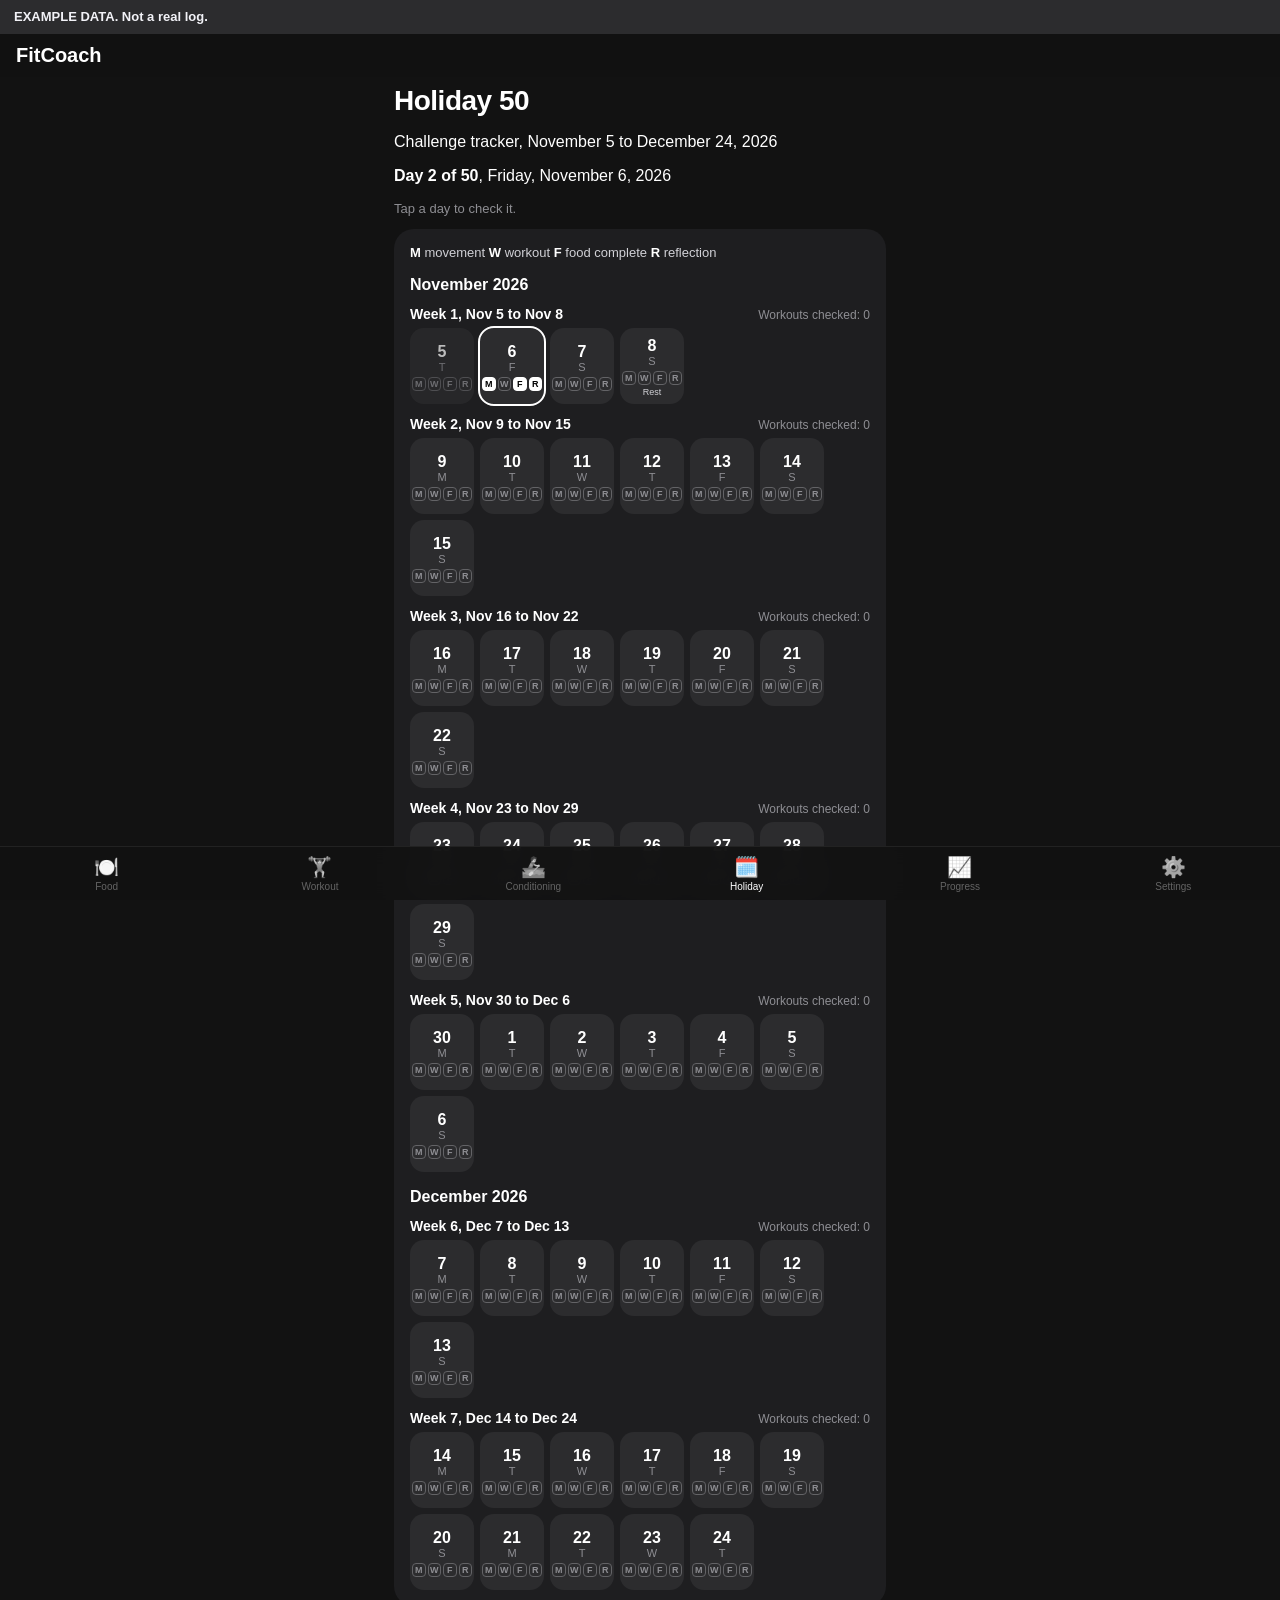
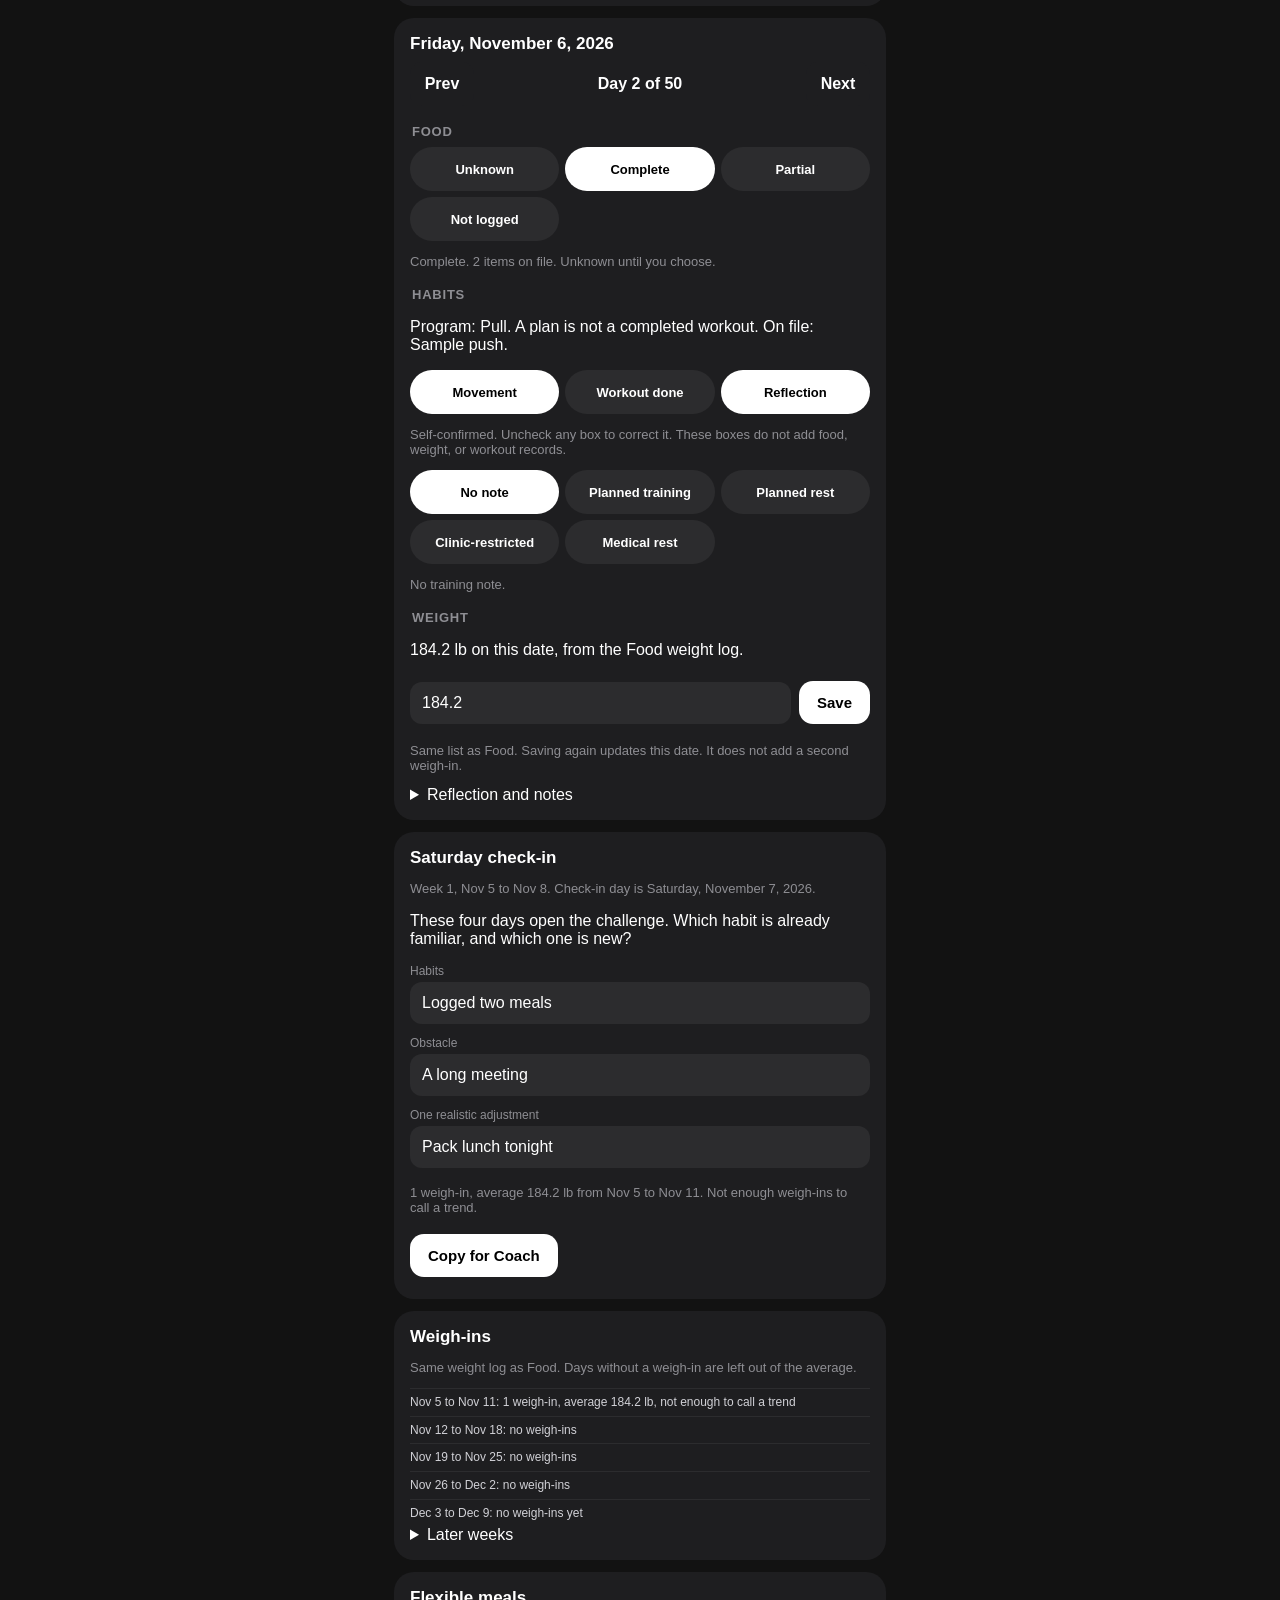
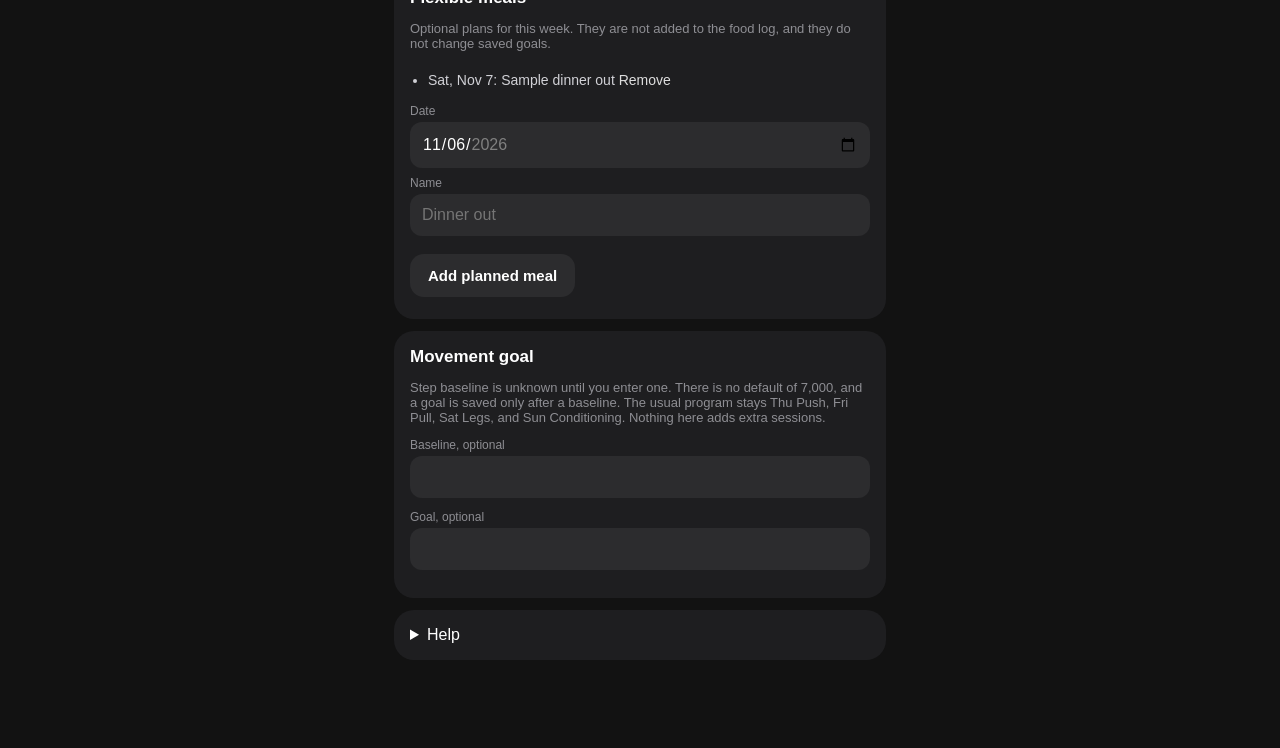
==== commit 44690f6b: "Share Food and Holiday weigh-ins and drop the Health shortcut (v43). Holiday 50 reads and edits the " ====
--- a/test/holiday-harness.html
+++ b/test/holiday-harness.html
@@ -4,7 +4,7 @@
 <meta charset="utf-8">
 <meta name="viewport" content="width=device-width,initial-scale=1,viewport-fit=cover">
 <title>FitCoach holiday preview</title>
-<link rel="stylesheet" href="../style.css?v=42">
+<link rel="stylesheet" href="../style.css?v=43">
 <style>
  #sample{margin:0;padding:8px 14px;background:#2c2c2e;color:#f2f2f7;font:600 13px/1.4 -apple-system,sans-serif}
 </style>
@@ -39,7 +39,7 @@
   function next(){
     if(i>=files.length){seed();return}
     var s=document.createElement('script');
-    s.src='../'+files[i]+'?v=42';
+    s.src='../'+files[i]+'?v=43';
     s.onload=function(){i++;next()};
     s.onerror=function(){document.body.insertAdjacentHTML('beforeend','<p style="color:#ffb340;padding:16px">Could not load '+files[i]+'</p>')};
     document.body.appendChild(s);
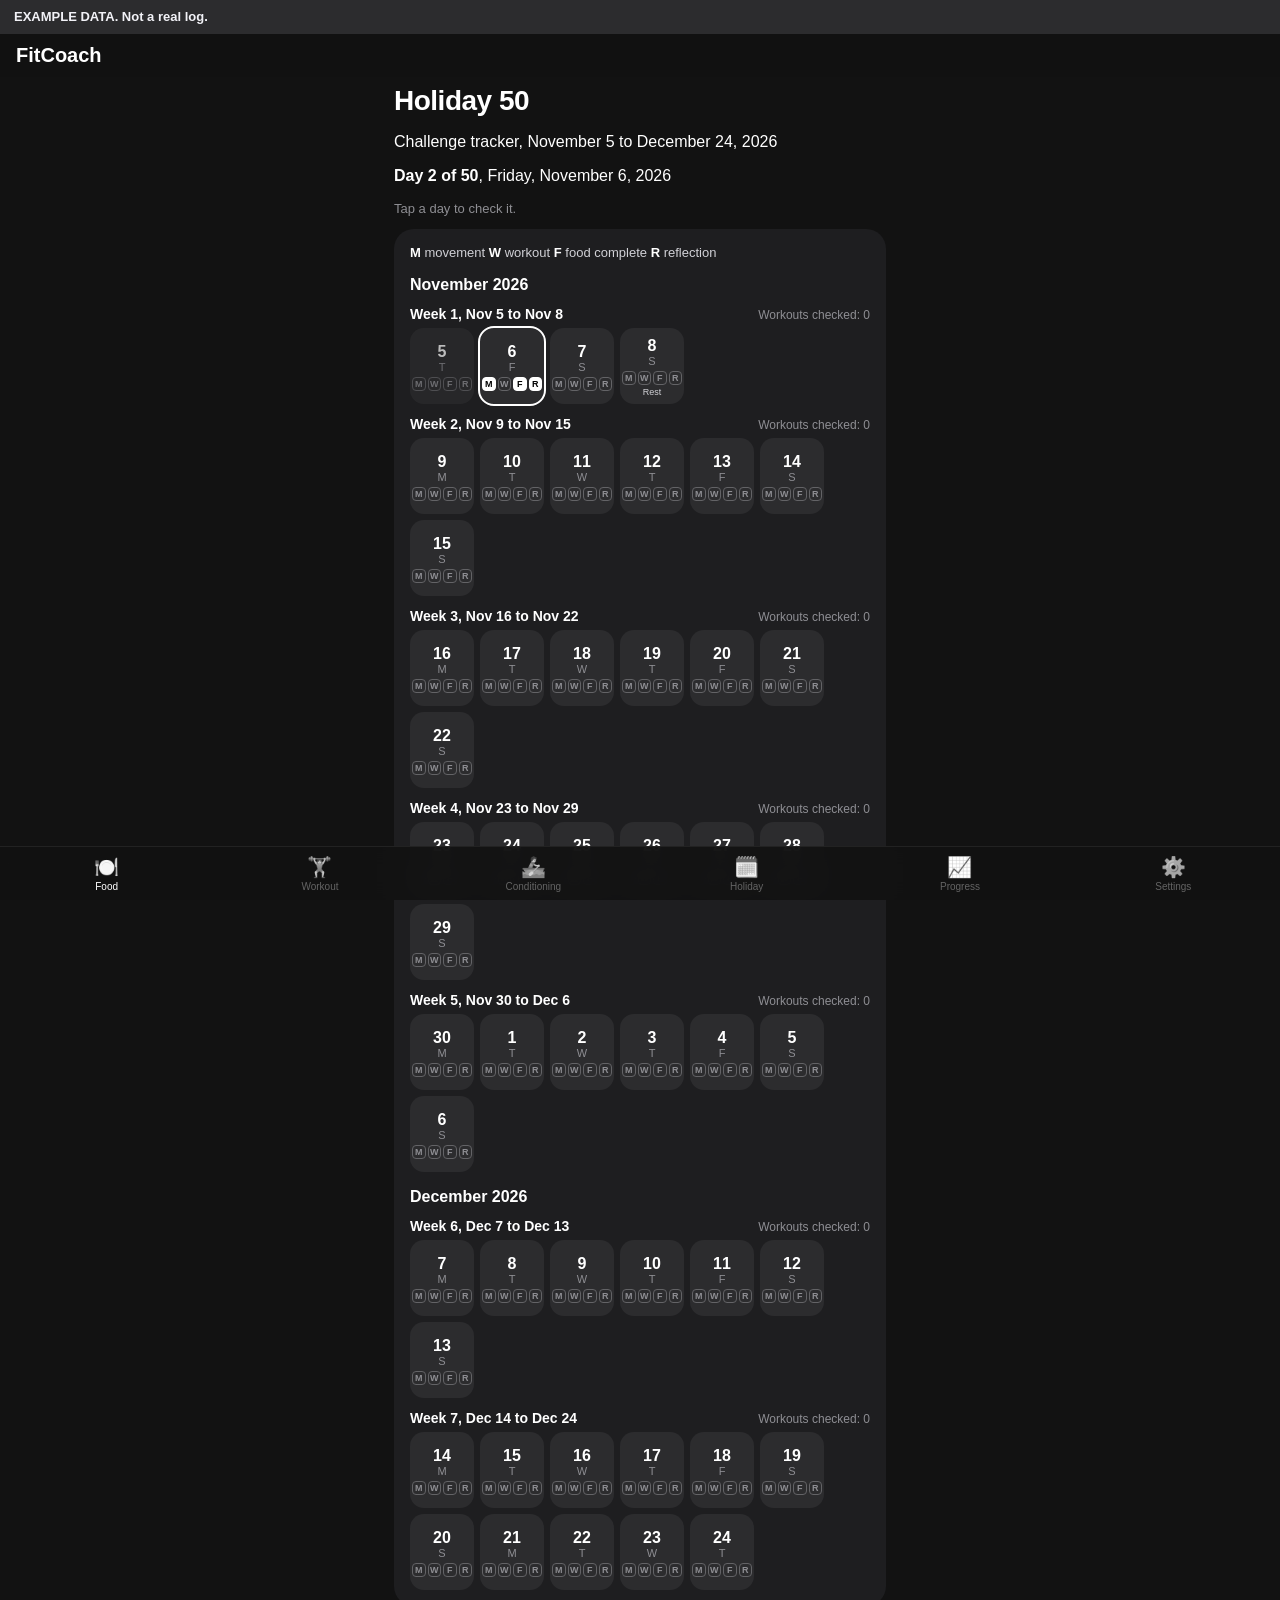
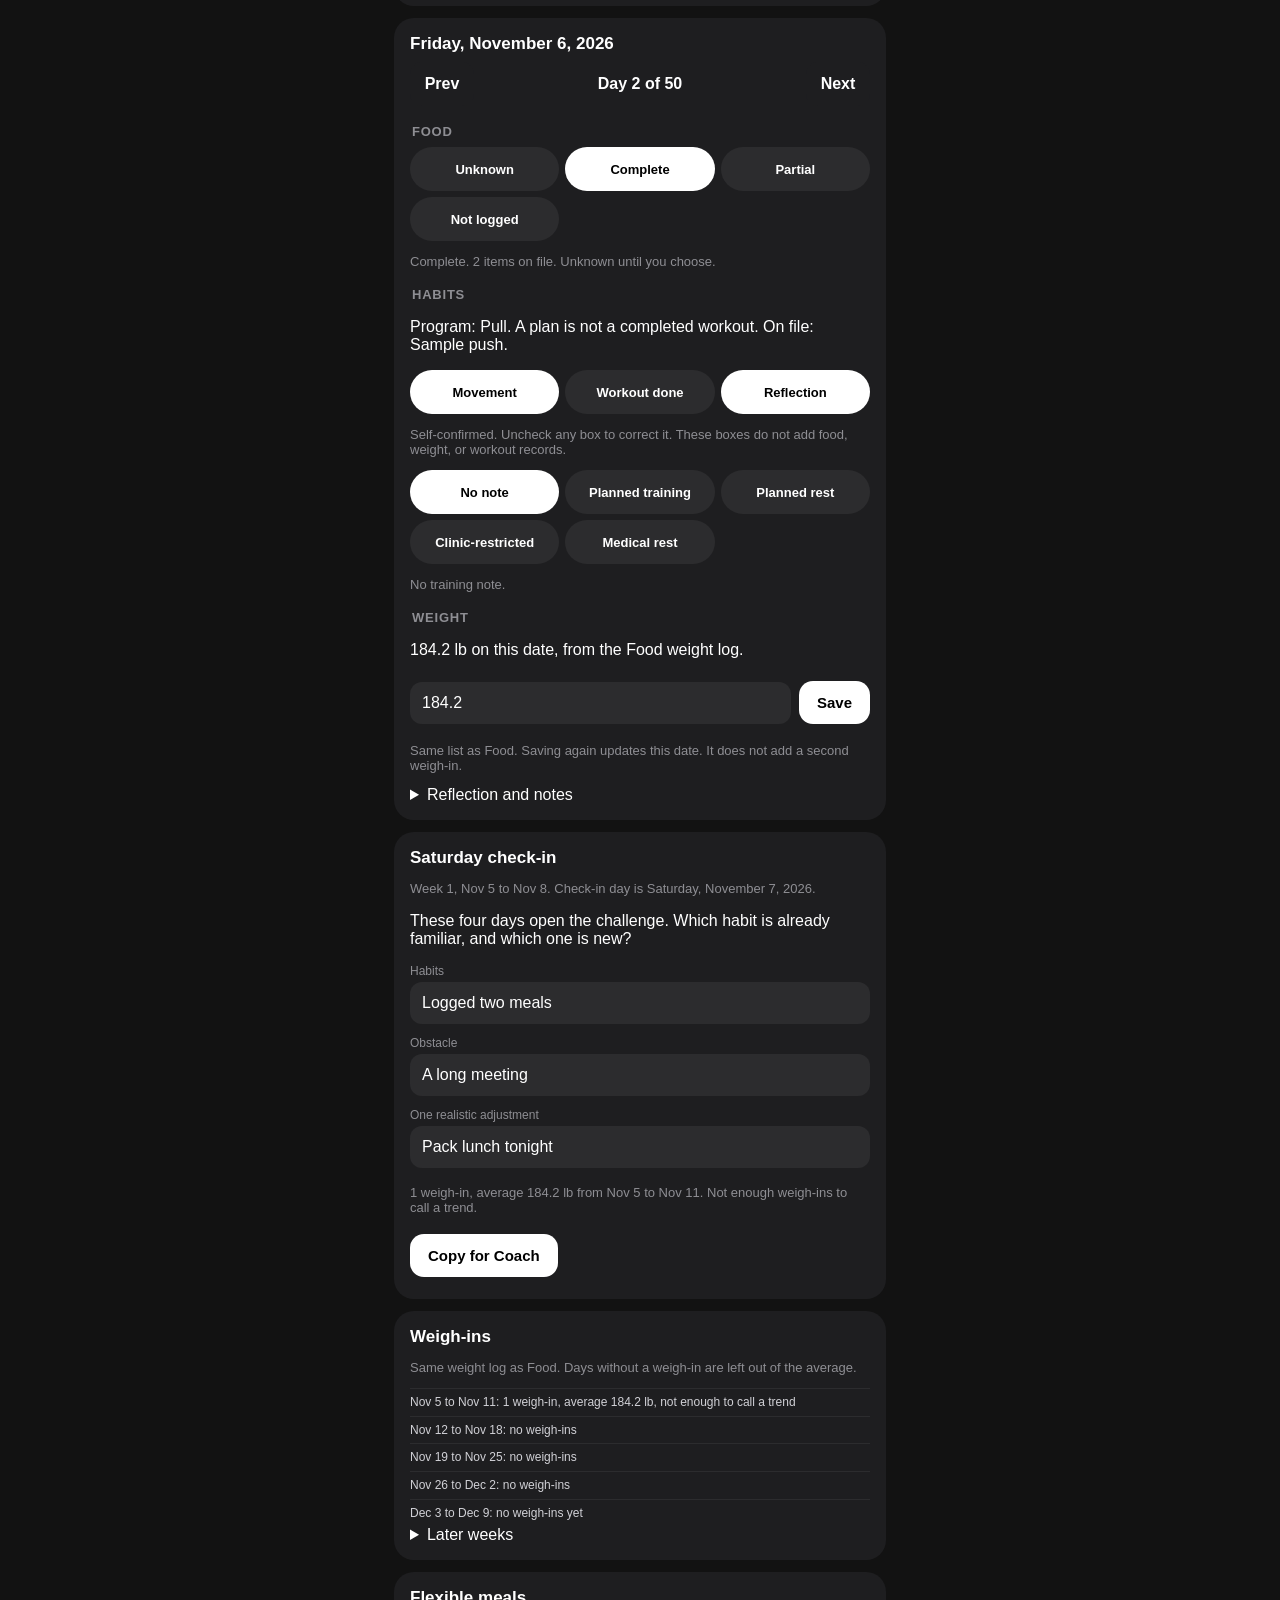
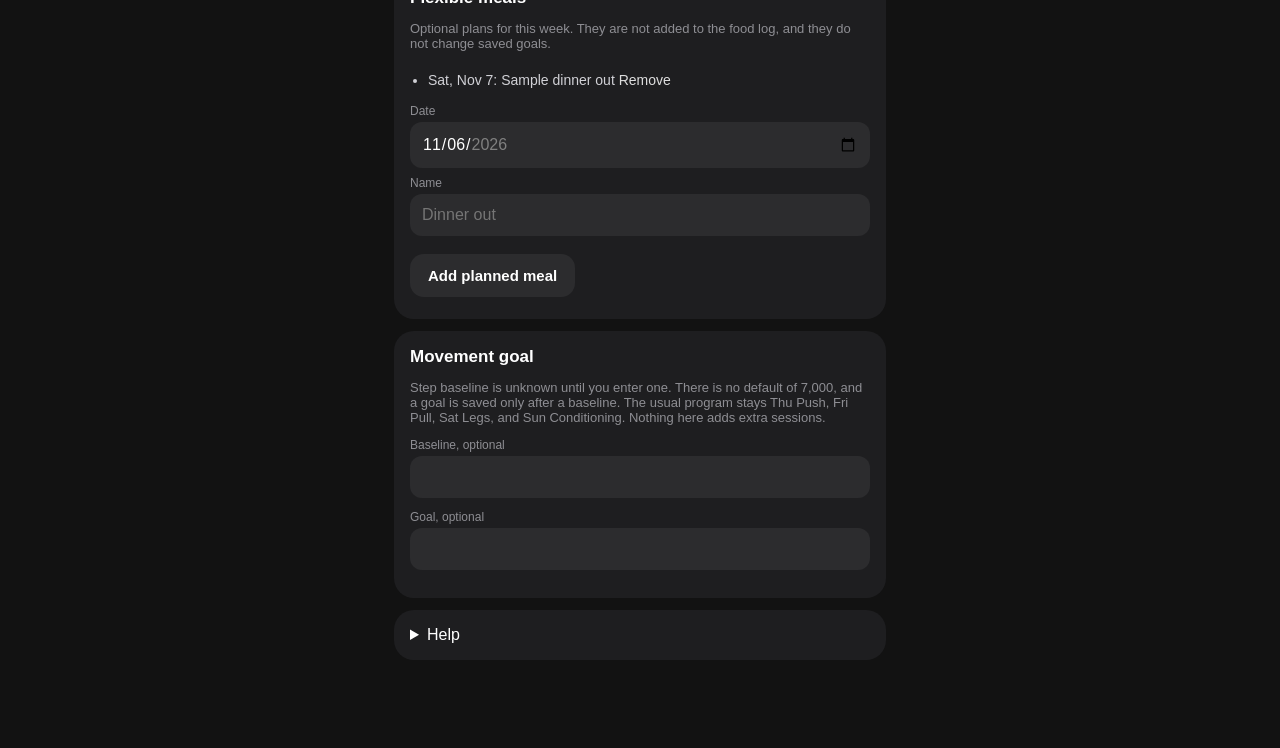
==== commit f7a44d3c: "Hide the Holiday 50 tab without erasing saved checks (v46). The challenge stays out of the navigatio" ====
--- a/test/holiday-harness.html
+++ b/test/holiday-harness.html
@@ -4,7 +4,7 @@
 <meta charset="utf-8">
 <meta name="viewport" content="width=device-width,initial-scale=1,viewport-fit=cover">
 <title>FitCoach holiday preview</title>
-<link rel="stylesheet" href="../style.css?v=43">
+<link rel="stylesheet" href="../style.css?v=46">
 <style>
  #sample{margin:0;padding:8px 14px;background:#2c2c2e;color:#f2f2f7;font:600 13px/1.4 -apple-system,sans-serif}
 </style>
@@ -39,7 +39,7 @@
   function next(){
     if(i>=files.length){seed();return}
     var s=document.createElement('script');
-    s.src='../'+files[i]+'?v=43';
+    s.src='../'+files[i]+'?v=46';
     s.onload=function(){i++;next()};
     s.onerror=function(){document.body.insertAdjacentHTML('beforeend','<p style="color:#ffb340;padding:16px">Could not load '+files[i]+'</p>')};
     document.body.appendChild(s);
@@ -64,7 +64,9 @@
     },weeks:{1:{habits:'Logged two meals',obstacle:'A long meeting',adjust:'Pack lunch tonight'}},flex:[{id:'f1',date:'2026-11-07',label:'Sample dinner out'}],steps:{}};
     if(JSON.stringify(S.log)==='{}')throw new Error('seed lost the food log');
     h50Sel='2026-11-06';
-    show('holiday');
+    document.getElementById('holiday').hidden=false;
+    document.getElementById('food').hidden=true;
+    renderHoliday();
     var text=document.getElementById('holiday').innerText;
     if(!text.includes('Day 2 of 50'))throw new Error('day count');
     if(!text.includes('Program: Pull'))throw new Error('plan label');
